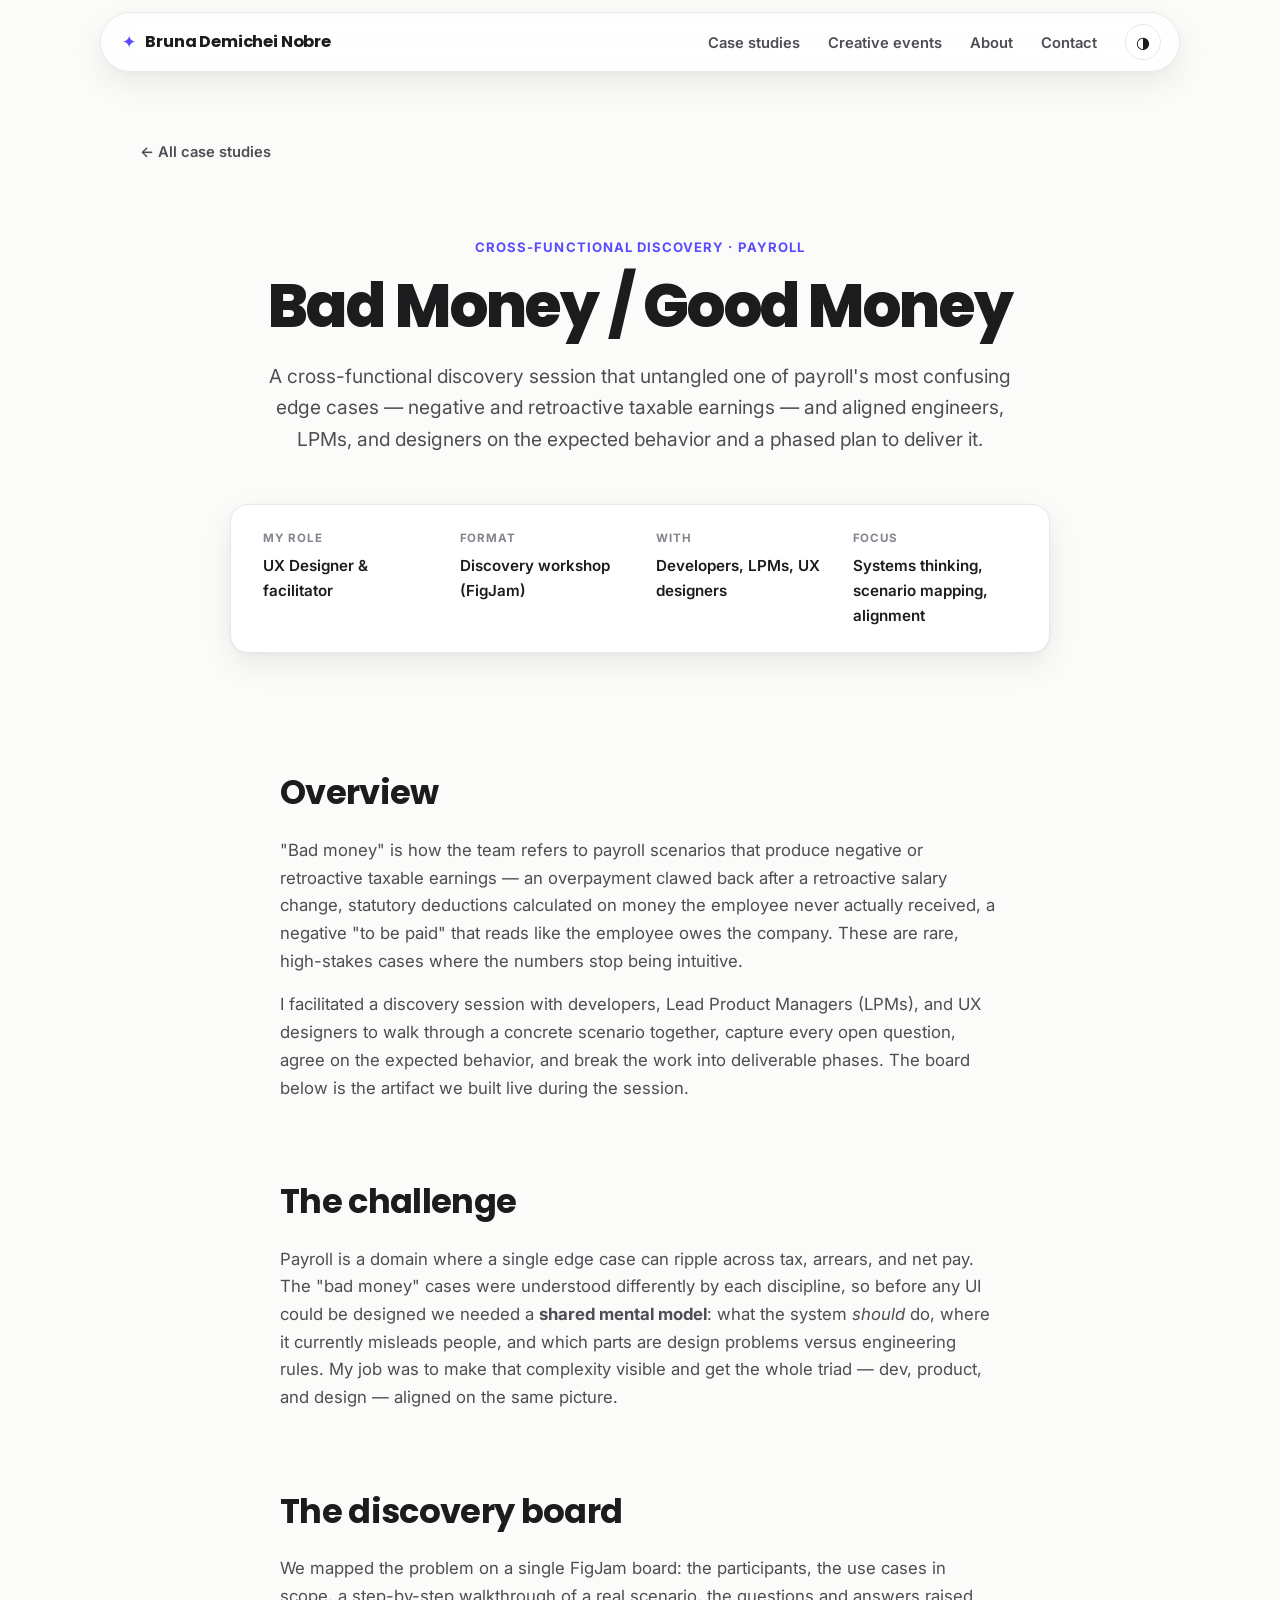
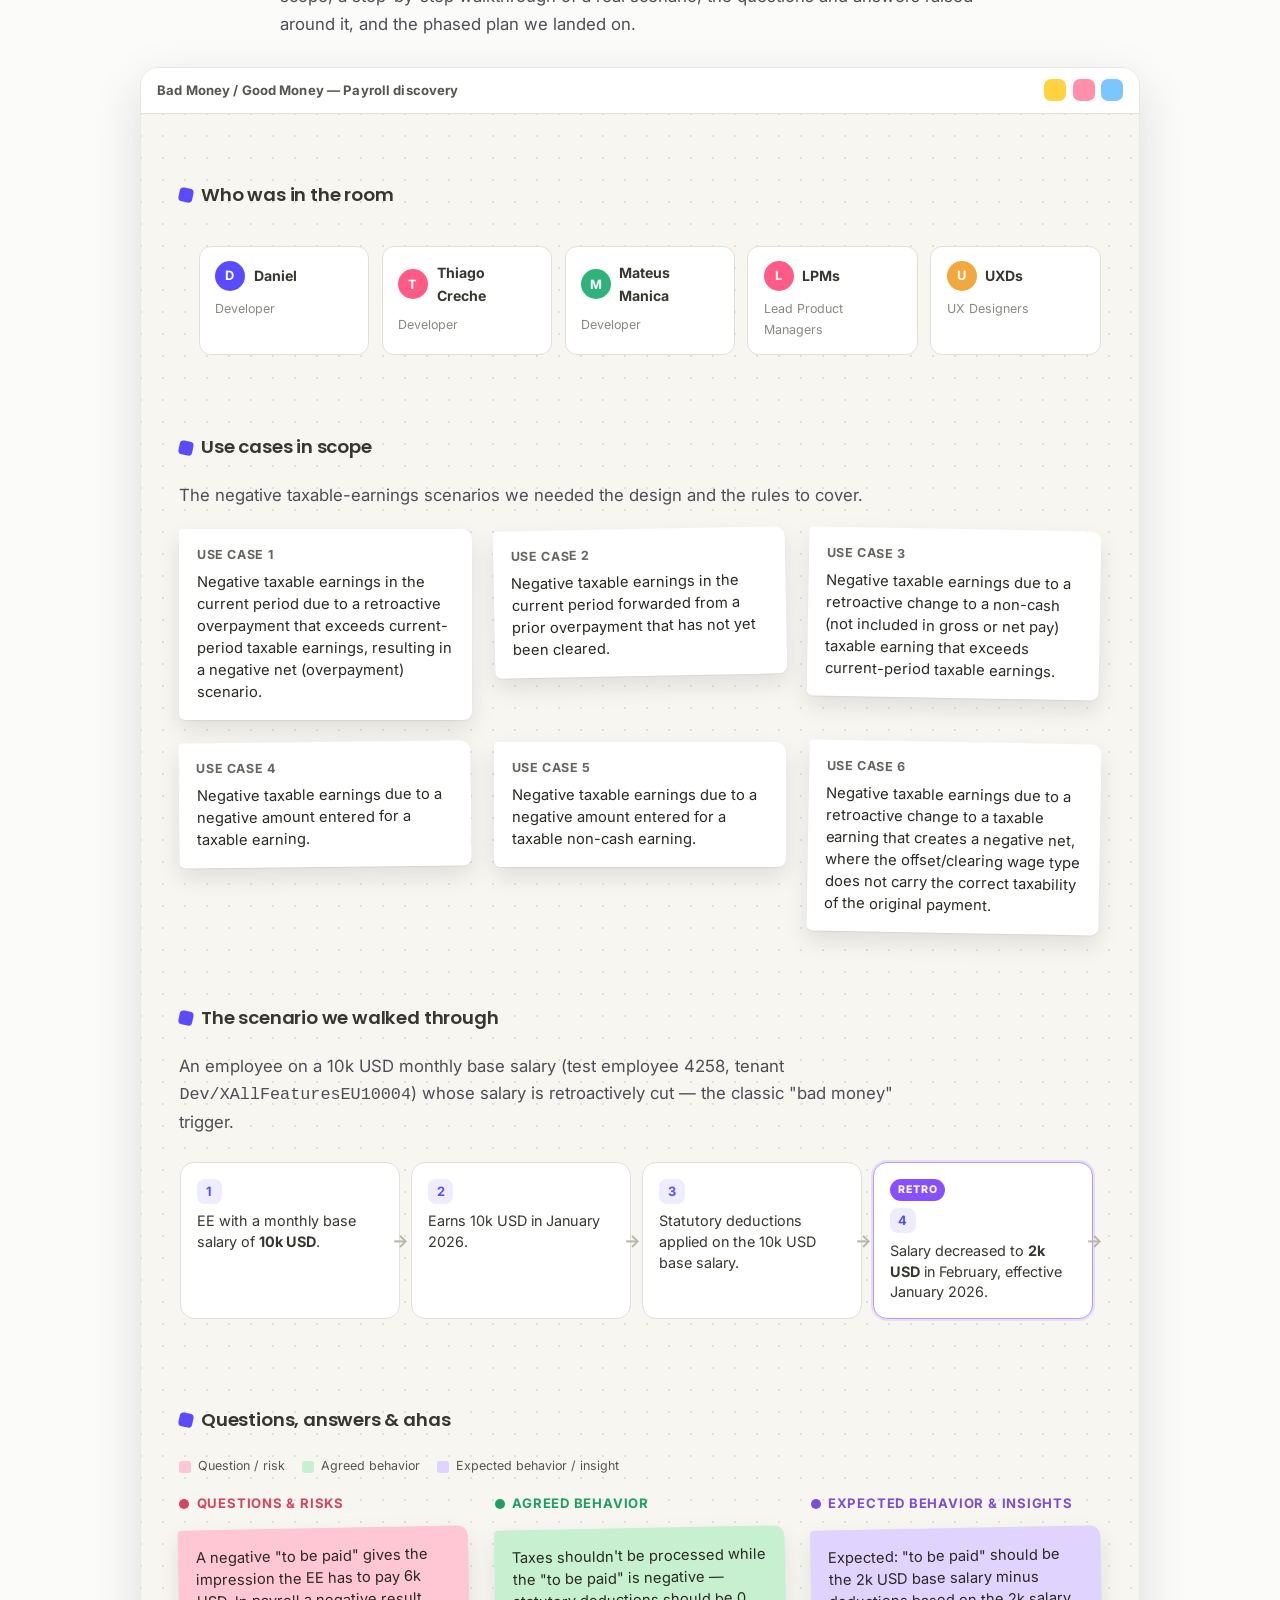
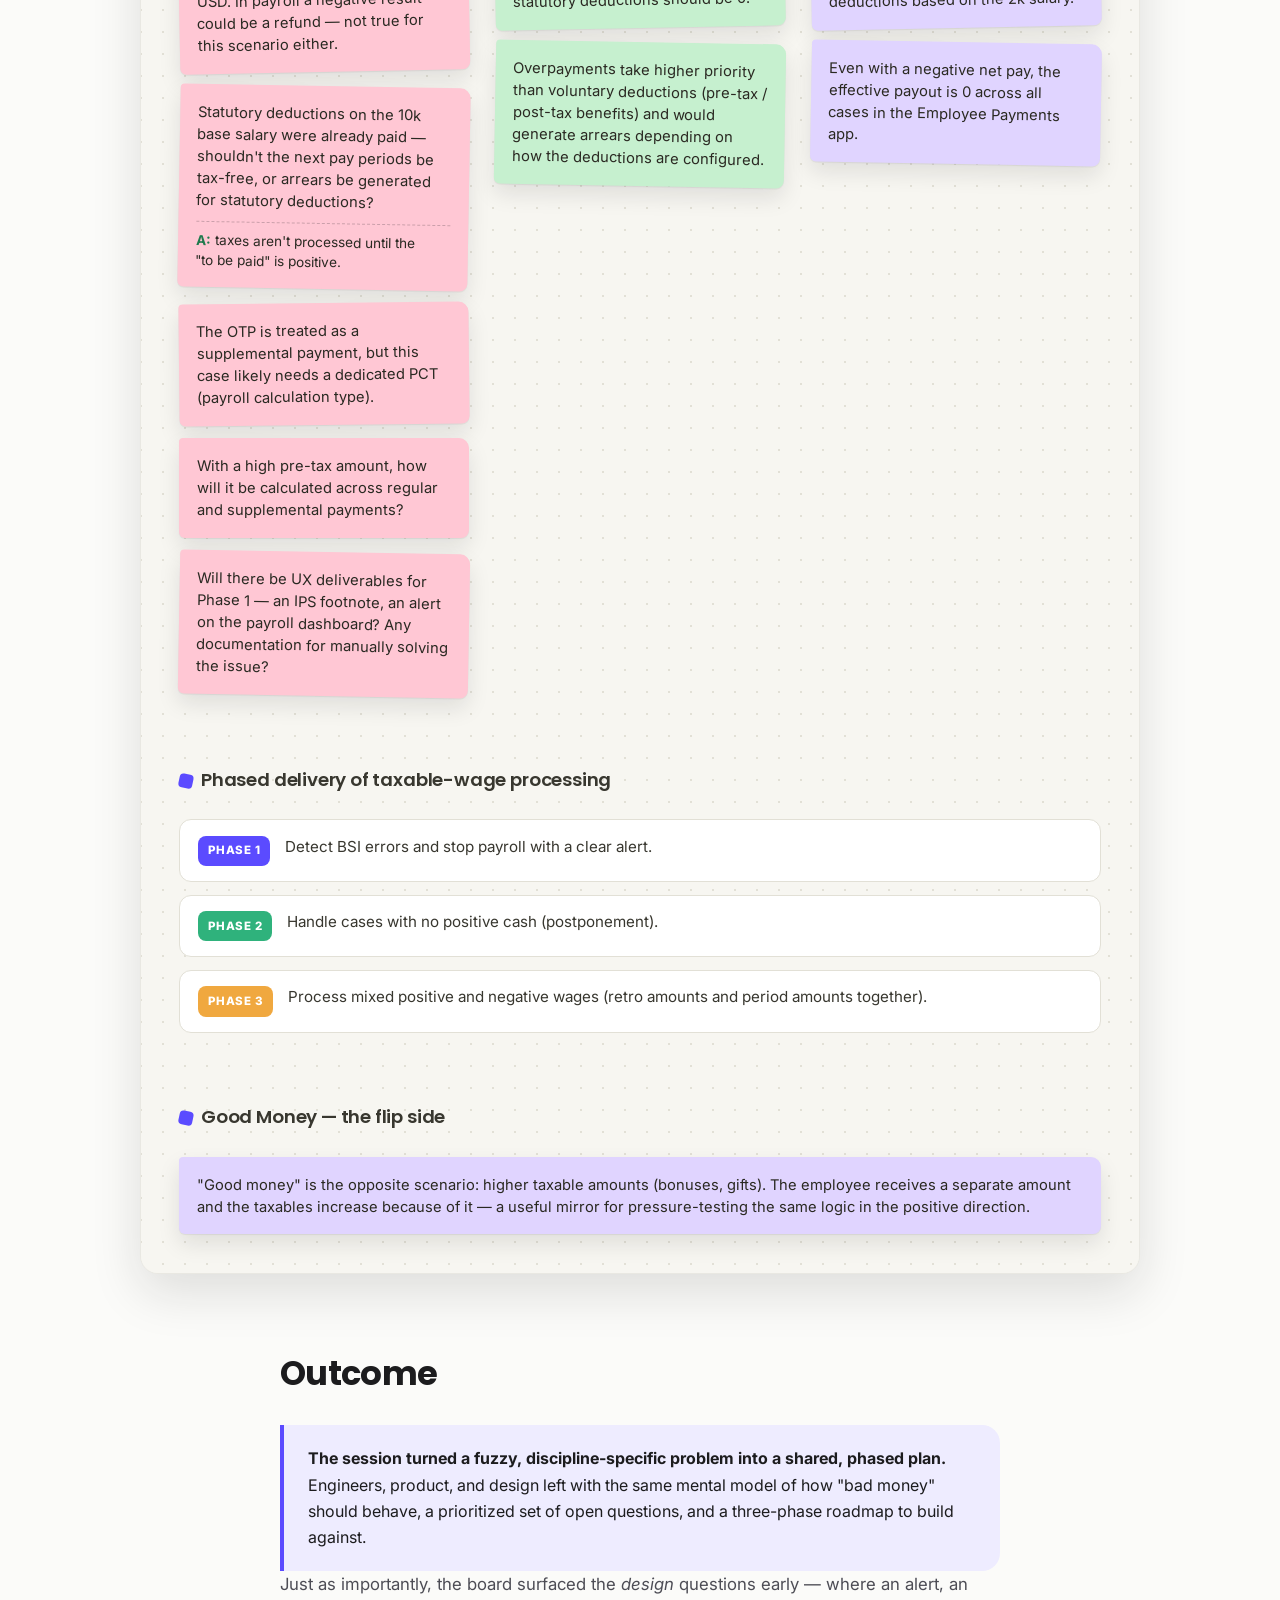
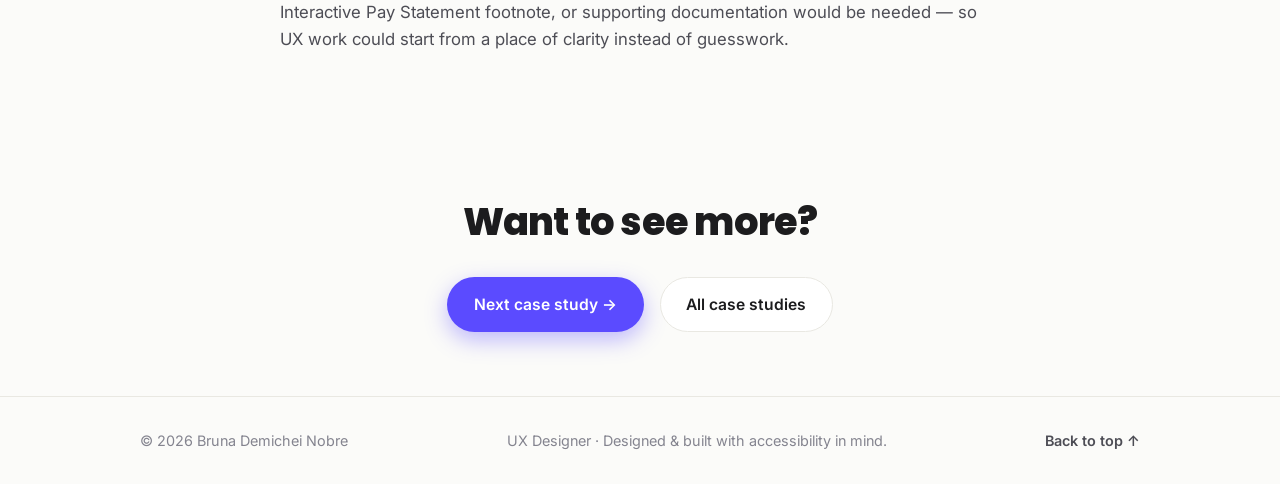
==== case-bad-money.html @ f9b78705 "Add Bad Money / Good Money discovery session case (FigJam board, scenario flow, phased roadmap)" ====
<!DOCTYPE html>
<html lang="en">
<head>
  <meta charset="UTF-8" />
  <meta name="viewport" content="width=device-width, initial-scale=1.0" />
  <meta name="description" content="Case study: a cross-functional discovery session mapping negative and retroactive taxable-earnings scenarios in US payroll, aligning devs, LPMs, and UX designers on expected behavior and a phased delivery." />
  <meta name="author" content="Bruna Demichei Nobre" />
  <title>Bad Money / Good Money — Payroll discovery · Bruna Demichei Nobre</title>

  <link rel="preconnect" href="https://fonts.googleapis.com" />
  <link rel="preconnect" href="https://fonts.gstatic.com" crossorigin />
  <link href="https://fonts.googleapis.com/css2?family=Inter:wght@400;500;600;700&family=Poppins:wght@500;600;700;800&display=swap" rel="stylesheet" />
  <link rel="stylesheet" href="styles.css" />
  <link rel="icon" href="data:image/svg+xml,&lt;svg xmlns=%22http://www.w3.org/2000/svg%22 viewBox=%220 0 100 100%22&gt;&lt;text y=%22.9em%22 font-size=%2290%22&gt;✦&lt;/text&gt;&lt;/svg&gt;" />
</head>
<body>
  <a class="skip-link" href="#main">Skip to content</a>

  <header class="site-header" id="top">
    <nav class="nav" aria-label="Primary">
      <a href="index.html" class="nav__brand" aria-label="Home · Bruna Demichei Nobre">
        <span class="nav__mark" aria-hidden="true">✦</span>
        <span class="nav__name">Bruna Demichei&nbsp;Nobre</span>
      </a>

      <button class="nav__toggle" aria-expanded="false" aria-controls="nav-menu" aria-label="Open menu">
        <span class="nav__toggle-bar" aria-hidden="true"></span>
        <span class="nav__toggle-bar" aria-hidden="true"></span>
        <span class="nav__toggle-bar" aria-hidden="true"></span>
      </button>

      <ul class="nav__menu" id="nav-menu">
        <li><a href="index.html#work">Case studies</a></li>
        <li><a href="index.html#events">Creative events</a></li>
        <li><a href="index.html#about">About</a></li>
        <li><a href="index.html#contact">Contact</a></li>
        <li>
          <button class="theme-toggle" id="theme-toggle" aria-label="Switch to dark theme" title="Toggle theme">
            <span class="theme-toggle__icon" aria-hidden="true">◑</span>
          </button>
        </li>
      </ul>
    </nav>
  </header>

  <main id="main">
    <div class="case-wrap">
      <a class="case-back" href="index.html#work">← All case studies</a>

      <header class="case-hero reveal">
        <span class="case-hero__cat">Cross-functional discovery · Payroll</span>
        <h1 class="case-hero__title">Bad Money / Good Money</h1>
        <p class="case-hero__lede">
          A cross-functional discovery session that untangled one of payroll's most confusing edge cases —
          negative and retroactive taxable earnings — and aligned engineers, LPMs, and designers on the
          expected behavior and a phased plan to deliver it.
        </p>
        <dl class="case-meta">
          <div><dt>My role</dt><dd>UX Designer &amp; facilitator</dd></div>
          <div><dt>Format</dt><dd>Discovery workshop (FigJam)</dd></div>
          <div><dt>With</dt><dd>Developers, LPMs, UX designers</dd></div>
          <div><dt>Focus</dt><dd>Systems thinking, scenario mapping, alignment</dd></div>
        </dl>
      </header>

      <section class="case-block reveal">
        <div class="prose">
          <h2>Overview</h2>
          <p>
            "Bad money" is how the team refers to payroll scenarios that produce negative or retroactive
            taxable earnings — an overpayment clawed back after a retroactive salary change, statutory
            deductions calculated on money the employee never actually received, a negative "to&nbsp;be&nbsp;paid"
            that reads like the employee owes the company. These are rare, high-stakes cases where the numbers
            stop being intuitive.
          </p>
          <p>
            I facilitated a discovery session with developers, Lead Product Managers (LPMs), and UX designers
            to walk through a concrete scenario together, capture every open question, agree on the expected
            behavior, and break the work into deliverable phases. The board below is the artifact we built
            live during the session.
          </p>
        </div>
      </section>

      <section class="case-block reveal">
        <div class="prose">
          <h2>The challenge</h2>
          <p>
            Payroll is a domain where a single edge case can ripple across tax, arrears, and net pay. The
            "bad money" cases were understood differently by each discipline, so before any UI could be
            designed we needed a <strong>shared mental model</strong>: what the system <em>should</em> do,
            where it currently misleads people, and which parts are design problems versus engineering rules.
            My job was to make that complexity visible and get the whole triad — dev, product, and design —
            aligned on the same picture.
          </p>
        </div>
      </section>

      <section class="case-block reveal">
        <div class="prose">
          <h2>The discovery board</h2>
          <p>
            We mapped the problem on a single FigJam board: the participants, the use cases in scope, a
            step-by-step walkthrough of a real scenario, the questions and answers raised around it, and the
            phased plan we landed on.
          </p>
        </div>

        <div class="board reveal" role="img" aria-label="FigJam discovery board for the Bad Money / Good Money payroll session, including participants, use cases in scope, a scenario walkthrough, questions, agreed behavior, expected behavior insights, a delivery roadmap, and the good money insight.">
          <div class="board__bar">
            <span class="board__bar-title">Bad Money / Good Money — Payroll discovery</span>
            <span class="board__bar-tools" aria-hidden="true">
              <span class="board__tool"></span><span class="board__tool"></span><span class="board__tool"></span>
            </span>
          </div>

          <div class="board__canvas">
            <!-- Participants -->
            <div class="board__group">
              <h3 class="board__head">Who was in the room</h3>
              <ul class="board__people">
                <li class="person"><div class="person__top"><span class="person__avatar">D</span><span class="person__name">Daniel</span></div><span class="person__role">Developer</span></li>
                <li class="person"><div class="person__top"><span class="person__avatar">T</span><span class="person__name">Thiago Creche</span></div><span class="person__role">Developer</span></li>
                <li class="person"><div class="person__top"><span class="person__avatar">M</span><span class="person__name">Mateus Manica</span></div><span class="person__role">Developer</span></li>
                <li class="person"><div class="person__top"><span class="person__avatar">L</span><span class="person__name">LPMs</span></div><span class="person__role">Lead Product Managers</span></li>
                <li class="person"><div class="person__top"><span class="person__avatar">U</span><span class="person__name">UXDs</span></div><span class="person__role">UX Designers</span></li>
              </ul>
            </div>

            <!-- Use cases -->
            <div class="board__group">
              <h3 class="board__head">Use cases in scope</h3>
              <p class="board__intro">The negative taxable-earnings scenarios we needed the design and the rules to cover.</p>
              <div class="board__row">
                <div class="note note--white"><span class="note__label">Use case 1</span>Negative taxable earnings in the current period due to a retroactive overpayment that exceeds current-period taxable earnings, resulting in a negative net (overpayment) scenario.</div>
                <div class="note note--white"><span class="note__label">Use case 2</span>Negative taxable earnings in the current period forwarded from a prior overpayment that has not yet been cleared.</div>
                <div class="note note--white"><span class="note__label">Use case 3</span>Negative taxable earnings due to a retroactive change to a non-cash (not included in gross or net pay) taxable earning that exceeds current-period taxable earnings.</div>
                <div class="note note--white"><span class="note__label">Use case 4</span>Negative taxable earnings due to a negative amount entered for a taxable earning.</div>
                <div class="note note--white"><span class="note__label">Use case 5</span>Negative taxable earnings due to a negative amount entered for a taxable non-cash earning.</div>
                <div class="note note--white"><span class="note__label">Use case 6</span>Negative taxable earnings due to a retroactive change to a taxable earning that creates a negative net, where the offset/clearing wage type does not carry the correct taxability of the original payment.</div>
              </div>
            </div>

            <!-- Scenario walkthrough -->
            <div class="board__group">
              <h3 class="board__head">The scenario we walked through</h3>
              <p class="board__intro">An employee on a 10k USD monthly base salary (test employee 4258, tenant <code>Dev/XAllFeaturesEU10004</code>) whose salary is retroactively cut — the classic "bad money" trigger.</p>
              <div class="flow">
                <div class="flow__step"><span class="flow__n">1</span><p>EE with a monthly base salary of <strong>10k USD</strong>.</p></div>
                <div class="flow__step"><span class="flow__n">2</span><p>Earns 10k USD in January 2026.</p></div>
                <div class="flow__step"><span class="flow__n">3</span><p>Statutory deductions applied on the 10k USD base salary.</p></div>
                <div class="flow__step flow__step--retro"><span class="flow__tag">Retro</span><span class="flow__n">4</span><p>Salary decreased to <strong>2k USD</strong> in February, effective January 2026.</p></div>
                <div class="flow__step flow__step--warn"><span class="flow__n">5</span><p><strong>−8k USD in arrears</strong> due to the retroactive salary change.</p></div>
                <div class="flow__step"><span class="flow__n">6</span><p>March salary processed on the 2k USD base salary.</p></div>
                <div class="flow__step flow__step--warn"><span class="flow__n">7</span><p>Statutory deductions consider 6k gross, but the EE didn't effectively receive any amount.</p></div>
                <div class="flow__step flow__step--fix"><span class="flow__n">8</span><p>In April, a 4k <strong>OTP</strong> (one-time payment) is generated to zero out the system.</p></div>
              </div>
            </div>

            <!-- Questions / answers / insights -->
            <div class="board__group">
              <h3 class="board__head">Questions, answers &amp; ahas</h3>
              <div class="board__legend">
                <span><i style="background:#ffc7d4"></i> Question / risk</span>
                <span><i style="background:#c6f0cf"></i> Agreed behavior</span>
                <span><i style="background:#e0d4ff"></i> Expected behavior / insight</span>
              </div>
              <div class="board__cols">
                <div class="board__col board__col--pain">
                  <span class="board__col-title">Questions &amp; risks</span>
                  <div class="note note--pink">A negative "to be paid" gives the impression the EE has to pay 6k USD. In payroll a negative result could be a refund — not true for this scenario either.</div>
                  <div class="note note--pink">Statutory deductions on the 10k base salary were already paid — shouldn't the next pay periods be tax-free, or arrears be generated for statutory deductions?<span class="note__a"><b>A:</b> taxes aren't processed until the "to&nbsp;be&nbsp;paid" is positive.</span></div>
                  <div class="note note--pink">The OTP is treated as a supplemental payment, but this case likely needs a dedicated PCT (payroll calculation type).</div>
                  <div class="note note--pink">With a high pre-tax amount, how will it be calculated across regular and supplemental payments?</div>
                  <div class="note note--pink">Will there be UX deliverables for Phase&nbsp;1 — an IPS footnote, an alert on the payroll dashboard? Any documentation for manually solving the issue?</div>
                </div>

                <div class="board__col board__col--ok">
                  <span class="board__col-title">Agreed behavior</span>
                  <div class="note note--green">Taxes shouldn't be processed while the "to be paid" is negative — statutory deductions should be 0.</div>
                  <div class="note note--green">Overpayments take higher priority than voluntary deductions (pre-tax / post-tax benefits) and would generate arrears depending on how the deductions are configured.</div>
                </div>

                <div class="board__col board__col--idea">
                  <span class="board__col-title">Expected behavior &amp; insights</span>
                  <div class="note note--purple">Expected: "to be paid" should be the 2k USD base salary minus deductions based on the 2k salary.</div>
                  <div class="note note--purple">Even with a negative net pay, the effective payout is 0 across all cases in the Employee Payments app.</div>
                </div>
              </div>
            </div>

            <!-- Roadmap -->
            <div class="board__group">
              <h3 class="board__head">Phased delivery of taxable-wage processing</h3>
              <div class="phases">
                <div class="phase"><span class="phase__tag">Phase 1</span><p>Detect BSI errors and stop payroll with a clear alert.</p></div>
                <div class="phase"><span class="phase__tag">Phase 2</span><p>Handle cases with no positive cash (postponement).</p></div>
                <div class="phase"><span class="phase__tag">Phase 3</span><p>Process mixed positive and negative wages (retro amounts and period amounts together).</p></div>
              </div>
            </div>

            <!-- Good money -->
            <div class="board__group">
              <h3 class="board__head">Good Money — the flip side</h3>
              <div class="board__row">
                <div class="note note--purple">"Good money" is the opposite scenario: higher taxable amounts (bonuses, gifts). The employee receives a separate amount and the taxables increase because of it — a useful mirror for pressure-testing the same logic in the positive direction.</div>
              </div>
            </div>
          </div>
        </div>
      </section>

      <section class="case-block reveal">
        <div class="prose">
          <h2>Outcome</h2>
          <div class="callout">
            <p>
              <strong>The session turned a fuzzy, discipline-specific problem into a shared, phased plan.</strong>
              Engineers, product, and design left with the same mental model of how "bad money" should behave,
              a prioritized set of open questions, and a three-phase roadmap to build against.
            </p>
          </div>
          <p>
            Just as importantly, the board surfaced the <em>design</em> questions early — where an alert,
            an Interactive Pay Statement footnote, or supporting documentation would be needed — so UX work
            could start from a place of clarity instead of guesswork.
          </p>
        </div>
      </section>

      <section class="case-cta reveal">
        <h2 class="case-cta__title">Want to see more?</h2>
        <div class="contact__actions">
          <a class="btn btn--primary" href="case-work-tax-location.html">Next case study →</a>
          <a class="btn btn--ghost" href="index.html#work">All case studies</a>
        </div>
      </section>
    </div>
  </main>

  <footer class="site-footer">
    <div class="site-footer__inner">
      <p>© <span id="year"></span> Bruna Demichei Nobre</p>
      <p class="site-footer__meta">UX Designer · Designed &amp; built with accessibility in mind.</p>
      <a href="#top" class="site-footer__top">Back to top ↑</a>
    </div>
  </footer>

  <script src="script.js"></script>
</body>
</html>
---- styles.css ----
/* ============================================================
   Bruna Demichei Nobre — UX Portfolio
   Soft, rounded, friendly aesthetic. No build step.
   ============================================================ */

:root {
  /* Color — light theme */
  --bg: #fbfbf9;
  --bg-alt: #f3f2ee;
  --surface: #ffffff;
  --text: #1c1c1e;
  --text-soft: #4d4d55;
  --text-muted: #84848f;
  --border: #e9e8e2;
  --accent: #5b4bff;
  --accent-2: #ff5b86;
  --accent-soft: #eeecff;
  --shadow: 0 2px 4px rgba(20, 20, 25, 0.03), 0 12px 32px rgba(20, 20, 25, 0.07);
  --shadow-lg: 0 18px 50px rgba(20, 20, 25, 0.13);

  /* Card placeholder gradients */
  --c-a: linear-gradient(135deg, #2bb6b0, #1f8f95);
  --c-b: linear-gradient(135deg, #ff6f91, #ff4d6d);
  --c-c: linear-gradient(135deg, #f6a93b, #e8842b);
  --c-d: linear-gradient(135deg, #9b8cff, #6c5cff);
  --c-e: linear-gradient(135deg, #7ec96f, #4fb05c);

  /* Type */
  --font-sans: "Inter", system-ui, -apple-system, Segoe UI, Roboto, sans-serif;
  --font-display: "Poppins", "Inter", system-ui, sans-serif;

  /* Layout */
  --maxw: 1080px;
  --radius: 28px;
  --radius-sm: 18px;
  --space: clamp(4rem, 9vw, 8rem);
}

[data-theme="dark"] {
  --bg: #121116;
  --bg-alt: #18171e;
  --surface: #1d1c24;
  --text: #f4f3f7;
  --text-soft: #c7c6d2;
  --text-muted: #8e8d9c;
  --border: #2b2933;
  --accent: #8c7cff;
  --accent-2: #ff7caa;
  --accent-soft: #221f33;
  --shadow: 0 2px 4px rgba(0, 0, 0, 0.3), 0 12px 32px rgba(0, 0, 0, 0.4);
  --shadow-lg: 0 18px 50px rgba(0, 0, 0, 0.55);
}

/* ===== Reset / base ===== */
*, *::before, *::after { box-sizing: border-box; }
* { margin: 0; }

html { scroll-behavior: smooth; -webkit-text-size-adjust: 100%; }
@media (prefers-reduced-motion: reduce) {
  html { scroll-behavior: auto; }
  *, *::before, *::after { animation-duration: 0.001ms !important; transition-duration: 0.001ms !important; }
}

body {
  font-family: var(--font-sans);
  color: var(--text);
  background: var(--bg);
  line-height: 1.65;
  -webkit-font-smoothing: antialiased;
  text-rendering: optimizeLegibility;
  transition: background 0.3s ease, color 0.3s ease;
}

img { max-width: 100%; display: block; }
a { color: inherit; }

:focus-visible {
  outline: 3px solid var(--accent);
  outline-offset: 3px;
  border-radius: 6px;
}

.skip-link {
  position: absolute;
  left: 1rem;
  top: -3.5rem;
  z-index: 200;
  background: var(--accent);
  color: #fff;
  padding: 0.6rem 1rem;
  border-radius: 10px;
  transition: top 0.2s ease;
  text-decoration: none;
  font-weight: 600;
}
.skip-link:focus { top: 1rem; }

/* ===== Header / Nav ===== */
.site-header {
  position: sticky;
  top: 0;
  z-index: 100;
  padding: 0.75rem clamp(0.75rem, 3vw, 1.5rem);
}
.nav {
  max-width: var(--maxw);
  margin: 0 auto;
  padding: 0.7rem 1.1rem 0.7rem 1.3rem;
  display: flex;
  align-items: center;
  justify-content: space-between;
  gap: 1rem;
  background: color-mix(in srgb, var(--surface) 80%, transparent);
  backdrop-filter: blur(14px);
  border: 1px solid var(--border);
  border-radius: 100px;
  box-shadow: var(--shadow);
}
.nav__brand {
  display: inline-flex;
  align-items: center;
  gap: 0.55rem;
  text-decoration: none;
  font-family: var(--font-display);
  font-weight: 700;
  font-size: 1.02rem;
  letter-spacing: -0.01em;
}
.nav__mark { color: var(--accent); font-size: 1.1rem; }

.nav__menu {
  display: flex;
  align-items: center;
  gap: clamp(0.9rem, 2.2vw, 1.8rem);
  list-style: none;
  padding: 0;
}
.nav__menu a {
  text-decoration: none;
  color: var(--text-soft);
  font-weight: 600;
  font-size: 0.92rem;
  transition: color 0.2s ease;
}
.nav__menu a:hover { color: var(--accent); }

.nav__toggle {
  display: none;
  flex-direction: column;
  gap: 5px;
  background: none;
  border: 0;
  cursor: pointer;
  padding: 0.5rem;
}
.nav__toggle-bar {
  width: 24px; height: 2px;
  background: var(--text);
  border-radius: 2px;
  transition: transform 0.25s ease, opacity 0.25s ease;
}
.nav__toggle[aria-expanded="true"] .nav__toggle-bar:nth-child(1) { transform: translateY(7px) rotate(45deg); }
.nav__toggle[aria-expanded="true"] .nav__toggle-bar:nth-child(2) { opacity: 0; }
.nav__toggle[aria-expanded="true"] .nav__toggle-bar:nth-child(3) { transform: translateY(-7px) rotate(-45deg); }

.theme-toggle {
  background: var(--surface);
  border: 1px solid var(--border);
  border-radius: 50%;
  width: 36px; height: 36px;
  display: grid;
  place-items: center;
  cursor: pointer;
  color: var(--text);
  font-size: 1rem;
  transition: transform 0.2s ease, border-color 0.2s ease;
}
.theme-toggle:hover { transform: rotate(-15deg); border-color: var(--accent); }

/* ===== Section scaffolding ===== */
.section {
  max-width: var(--maxw);
  margin: 0 auto;
  padding: var(--space) clamp(1.25rem, 4vw, 2.5rem);
}
.section--alt {
  max-width: none;
  background: var(--bg-alt);
  border-radius: clamp(28px, 5vw, 56px);
  margin-inline: clamp(0.5rem, 2vw, 1.5rem);
  padding-inline: clamp(1.25rem, 4vw, 3rem);
}
.section--alt > * { max-width: var(--maxw); margin-inline: auto; }

.section__head { max-width: 58ch; margin-bottom: 3rem; }
.section__head--center { margin-inline: auto; text-align: center; }
.section__title {
  font-family: var(--font-display);
  font-weight: 700;
  font-size: clamp(2rem, 5vw, 3.2rem);
  line-height: 1.08;
  letter-spacing: -0.02em;
}
.section__sub { margin-top: 1rem; color: var(--text-muted); font-size: 1.05rem; }

/* ===== Hero ===== */
.hero {
  position: relative;
  overflow: hidden;
  text-align: center;
  padding: clamp(3.5rem, 8vw, 7rem) clamp(1.25rem, 4vw, 2.5rem) clamp(2.5rem, 5vw, 4rem);
}
.hero::before {
  content: "";
  position: absolute;
  inset: -25% -10% auto -10%;
  height: 75%;
  background: radial-gradient(ellipse 50% 60% at 30% 20%, color-mix(in srgb, var(--accent) 20%, transparent), transparent 70%),
              radial-gradient(ellipse 45% 55% at 75% 30%, color-mix(in srgb, var(--accent-2) 18%, transparent), transparent 70%);
  filter: blur(10px);
  z-index: -1;
  pointer-events: none;
}
.hero__inner { max-width: 900px; margin: 0 auto; }
.hero__eyebrow {
  font-weight: 600;
  color: var(--accent);
  font-size: 0.95rem;
  letter-spacing: 0.02em;
  margin-bottom: 1.5rem;
}
.hero__title {
  font-family: var(--font-display);
  font-weight: 800;
  font-size: clamp(2.6rem, 8vw, 5.2rem);
  line-height: 1.02;
  letter-spacing: -0.035em;
  display: flex;
  align-items: center;
  justify-content: center;
  flex-wrap: wrap;
  gap: 0.25em;
}
.hero__photo {
  display: inline-grid;
  place-items: center;
  width: 1.05em; height: 1.05em;
  border-radius: 0.32em;
  background: linear-gradient(135deg, var(--accent-soft), color-mix(in srgb, var(--accent-2) 22%, var(--surface)));
  border: 2px solid var(--surface);
  box-shadow: var(--shadow);
  transform: rotate(-6deg);
  overflow: hidden;
}
.hero__photo span {
  font-family: var(--font-sans);
  font-size: 0.13em;
  font-weight: 600;
  line-height: 1.1;
  color: var(--text-muted);
  text-align: center;
  letter-spacing: 0.04em;
}
.hero__photo img { width: 100%; height: 100%; object-fit: cover; }
.hero__lede {
  margin: 1.6rem auto 0;
  max-width: 62ch;
  font-size: clamp(1.05rem, 2vw, 1.25rem);
  color: var(--text-soft);
}
.hero__actions {
  margin-top: 2.25rem;
  display: flex;
  flex-wrap: wrap;
  gap: 1rem;
  justify-content: center;
}
.hero__scroll {
  display: inline-grid;
  place-items: center;
  width: 48px; height: 48px;
  margin-top: 2.75rem;
  border-radius: 50%;
  border: 1px solid var(--border);
  background: var(--surface);
  color: var(--text);
  font-size: 1.3rem;
  text-decoration: none;
  box-shadow: var(--shadow);
  animation: bob 2s ease-in-out infinite;
}
.hero__scroll:hover { color: var(--accent); }
@keyframes bob { 0%, 100% { transform: translateY(0); } 50% { transform: translateY(6px); } }

/* ===== Buttons ===== */
.btn {
  display: inline-flex;
  align-items: center;
  gap: 0.4rem;
  font-weight: 600;
  font-size: 0.98rem;
  text-decoration: none;
  padding: 0.85rem 1.6rem;
  border-radius: 100px;
  border: 1px solid transparent;
  cursor: pointer;
  transition: transform 0.2s ease, box-shadow 0.2s ease, background 0.2s ease, border-color 0.2s ease, color 0.2s ease;
}
.btn--primary {
  background: var(--accent);
  color: #fff;
  box-shadow: 0 8px 22px color-mix(in srgb, var(--accent) 38%, transparent);
}
.btn--primary:hover { transform: translateY(-2px); box-shadow: 0 12px 30px color-mix(in srgb, var(--accent) 48%, transparent); }
.btn--ghost {
  background: var(--surface);
  color: var(--text);
  border-color: var(--border);
}
.btn--ghost:hover { border-color: var(--accent); color: var(--accent); transform: translateY(-2px); }

/* ===== Grids ===== */
.grid { display: grid; gap: clamp(1.5rem, 3vw, 2.5rem); }
.grid--work { grid-template-columns: repeat(2, minmax(0, 1fr)); }
.grid--events { grid-template-columns: repeat(auto-fit, minmax(280px, 1fr)); }
.grid--cards { grid-template-columns: repeat(auto-fit, minmax(280px, 1fr)); gap: 1.25rem; }
.grid--process { grid-template-columns: repeat(auto-fit, minmax(220px, 1fr)); gap: 1.25rem; list-style: none; padding: 0; }

/* ===== Project cards (work) ===== */
.proj {
  display: block;
  text-decoration: none;
  color: inherit;
  border-radius: var(--radius);
  transition: transform 0.25s ease;
}
.proj:hover { transform: translateY(-6px); }
.proj__media {
  position: relative;
  display: grid;
  place-items: center;
  aspect-ratio: 16 / 10;
  overflow: hidden;
  box-sizing: border-box;
  padding: 0.6rem;
  background: var(--bg-alt);
  border: 1px solid var(--border);
  border-radius: var(--radius);
  margin-bottom: 1.1rem;
  box-shadow: var(--shadow);
  transition: box-shadow 0.25s ease;
}
.proj:hover .proj__media { box-shadow: var(--shadow-lg); }
.proj__media--a { background: var(--c-a); }
.proj__media--b { background: var(--c-b); }
.proj__media--c { background: var(--c-c); }
.proj__media--d { background: var(--c-d); }
.proj__media img { position: absolute; inset: 0.6rem; width: auto; height: auto; max-width: calc(100% - 1.2rem); max-height: calc(100% - 1.2rem); margin: auto; object-fit: contain; border-radius: 6px; }
.proj__ph {
  color: rgba(255, 255, 255, 0.92);
  font-weight: 600;
  font-size: 0.9rem;
  letter-spacing: 0.04em;
}
.proj__cat {
  display: block;
  color: var(--accent);
  font-weight: 700;
  font-size: 0.78rem;
  letter-spacing: 0.08em;
  text-transform: uppercase;
  margin-bottom: 0.4rem;
}
.proj__title {
  font-family: var(--font-display);
  font-weight: 700;
  font-size: clamp(1.3rem, 2.6vw, 1.7rem);
  letter-spacing: -0.015em;
  margin-bottom: 0.5rem;
}
.proj__desc { color: var(--text-soft); font-size: 1rem; }

/* ===== Creative events (feature blocks + photo collages) ===== */
.events { display: flex; flex-direction: column; gap: clamp(3rem, 7vw, 6rem); }
.feature {
  display: grid;
  grid-template-columns: 1.05fr 0.95fr;
  gap: clamp(1.75rem, 4vw, 3.5rem);
  align-items: center;
}
.feature--reverse .feature__gallery { order: 2; }
.feature__cat {
  display: block;
  color: var(--accent);
  font-weight: 700;
  font-size: 0.78rem;
  letter-spacing: 0.08em;
  text-transform: uppercase;
  margin-bottom: 0.55rem;
}
.feature__text h3 {
  font-family: var(--font-display);
  font-weight: 700;
  font-size: clamp(1.45rem, 3vw, 2.1rem);
  letter-spacing: -0.02em;
  line-height: 1.1;
  margin-bottom: 0.9rem;
}
.feature__text p { color: var(--text-soft); font-size: 1.02rem; }
.feature__text p + p { margin-top: 0.9rem; }
.feature__link {
  display: inline-block;
  margin-top: 1.1rem;
  font-weight: 700;
  color: var(--accent);
  text-decoration: none;
}
.feature__link:hover { text-decoration: underline; }

/* Photo collages */
.feature__gallery { display: grid; gap: 0.9rem; }
.gphoto {
  margin: 0;
  overflow: hidden;
  border-radius: var(--radius-sm);
  box-shadow: var(--shadow);
  transition: transform 0.3s ease, box-shadow 0.3s ease;
}
.gphoto img { width: 100%; height: 100%; object-fit: cover; display: block; transition: transform 0.5s ease; }
.gphoto:hover { transform: translateY(-4px) rotate(-1deg); box-shadow: var(--shadow-lg); }
.gphoto:hover img { transform: scale(1.06); }

.gallery--single .gphoto { aspect-ratio: 16 / 10; }

.gallery--trio {
  grid-template-columns: 1fr 1fr;
  grid-template-rows: 1fr 1fr;
  aspect-ratio: 1 / 1;
}
.gphoto--a { grid-column: 1; grid-row: 1; }
.gphoto--b { grid-column: 1; grid-row: 2; }
.gphoto--c { grid-column: 2; grid-row: 1 / 3; }

.gallery--quad { grid-template-columns: 1fr 1fr; }
.gallery--quad .gphoto { aspect-ratio: 3 / 2; }

.gallery--stack { grid-template-columns: 1fr 1fr; }
.gallery--stack .gphoto:first-child { grid-column: 1 / 3; aspect-ratio: 16 / 9; }
.gallery--stack .gphoto:not(:first-child) { aspect-ratio: 4 / 3; }

.gallery--duo { grid-template-columns: 1fr; }
.gallery--duo .gphoto { aspect-ratio: 16 / 10; }

/* ===== Expertise cards ===== */
.card {
  background: var(--surface);
  border: 1px solid var(--border);
  border-radius: var(--radius-sm);
  padding: 1.7rem;
  box-shadow: var(--shadow);
  transition: transform 0.25s ease, box-shadow 0.25s ease;
}
.card:hover { transform: translateY(-4px); box-shadow: var(--shadow-lg); }
.card__icon {
  display: inline-grid;
  place-items: center;
  width: 46px; height: 46px;
  border-radius: 14px;
  background: var(--accent-soft);
  color: var(--accent);
  font-size: 1.3rem;
  margin-bottom: 1rem;
}
.card h3 { font-family: var(--font-display); font-weight: 600; font-size: 1.15rem; margin-bottom: 0.45rem; letter-spacing: -0.01em; }
.card p { color: var(--text-soft); font-size: 0.97rem; }

.tools { margin-top: 2.5rem; text-align: center; }
.chips { display: flex; flex-wrap: wrap; gap: 0.6rem; list-style: none; padding: 0; justify-content: center; }
.chips li {
  background: var(--surface);
  border: 1px solid var(--border);
  border-radius: 100px;
  padding: 0.45rem 1rem;
  font-size: 0.9rem;
  font-weight: 500;
  color: var(--text-soft);
}

/* ===== Process ===== */
.process__step {
  position: relative;
  background: var(--surface);
  border: 1px solid var(--border);
  border-radius: var(--radius-sm);
  padding: 1.7rem;
  box-shadow: var(--shadow);
}
.process__num {
  font-family: var(--font-display);
  font-weight: 800;
  font-size: 2rem;
  color: var(--accent);
  display: block;
  margin-bottom: 0.5rem;
}
.process__step h3 { font-family: var(--font-display); font-weight: 600; font-size: 1.15rem; margin-bottom: 0.4rem; }
.process__step p { color: var(--text-soft); font-size: 0.97rem; }

/* ===== About ===== */
.about__body { max-width: 64ch; margin: 0 auto; text-align: center; }
.about__body p { color: var(--text-soft); font-size: 1.1rem; }
.about__body p + p { margin-top: 1.2rem; }

/* ===== Note pill ===== */
.note-pill {
  display: inline-block;
  background: var(--accent-soft);
  color: var(--accent);
  font-size: 0.72rem;
  font-weight: 700;
  text-transform: uppercase;
  letter-spacing: 0.08em;
  padding: 0.2rem 0.6rem;
  border-radius: 100px;
  margin-right: 0.5rem;
  vertical-align: middle;
}

/* ===== Contact ===== */
.contact { text-align: center; }
.contact__inner { max-width: 60ch; margin: 0 auto; }
.contact__kicker {
  font-size: 0.85rem;
  font-weight: 700;
  letter-spacing: 0.12em;
  text-transform: uppercase;
  color: var(--text-muted);
  margin-bottom: 0.75rem;
}
.contact__title {
  font-family: var(--font-display);
  font-weight: 800;
  font-size: clamp(2.8rem, 9vw, 6rem);
  line-height: 1;
  letter-spacing: -0.04em;
  background: linear-gradient(100deg, var(--accent), var(--accent-2));
  -webkit-background-clip: text;
  background-clip: text;
  color: transparent;
  margin-bottom: 2rem;
}
.contact__actions { display: flex; justify-content: center; flex-wrap: wrap; gap: 1rem; }

/* ===== Footer ===== */
.site-footer { border-top: 1px solid var(--border); }
.site-footer__inner {
  max-width: var(--maxw);
  margin: 0 auto;
  padding: 2rem clamp(1.25rem, 4vw, 2.5rem);
  display: flex;
  flex-wrap: wrap;
  align-items: center;
  justify-content: space-between;
  gap: 0.75rem;
  color: var(--text-muted);
  font-size: 0.9rem;
}
.site-footer__top { text-decoration: none; font-weight: 600; color: var(--text-soft); }
.site-footer__top:hover { color: var(--accent); }

/* ===== Case study detail pages ===== */
.case-wrap { max-width: 1080px; margin: 0 auto; padding: 0 clamp(1.25rem, 4vw, 2.5rem); }
.prose { max-width: 720px; margin-inline: auto; }

.case-back {
  display: inline-flex;
  align-items: center;
  gap: 0.4rem;
  margin: clamp(2rem, 5vw, 3.5rem) 0 0;
  font-weight: 600;
  font-size: 0.92rem;
  color: var(--text-soft);
  text-decoration: none;
}
.case-back:hover { color: var(--accent); }

.case-hero { text-align: center; padding: clamp(2.5rem, 6vw, 4.5rem) 0 clamp(1.5rem, 4vw, 2.5rem); }
.case-hero__cat {
  display: block;
  color: var(--accent);
  font-weight: 700;
  font-size: 0.82rem;
  letter-spacing: 0.08em;
  text-transform: uppercase;
  margin-bottom: 1rem;
}
.case-hero__title {
  font-family: var(--font-display);
  font-weight: 800;
  font-size: clamp(2.2rem, 6vw, 3.8rem);
  line-height: 1.05;
  letter-spacing: -0.03em;
}
.case-hero__lede {
  max-width: 64ch;
  margin: 1.4rem auto 0;
  font-size: clamp(1.05rem, 2vw, 1.2rem);
  color: var(--text-soft);
}

.case-meta {
  display: grid;
  grid-template-columns: repeat(auto-fit, minmax(160px, 1fr));
  gap: 1.25rem 2rem;
  max-width: 820px;
  margin: clamp(2rem, 4vw, 3rem) auto 0;
  padding: 1.5rem clamp(1.25rem, 3vw, 2rem);
  background: var(--surface);
  border: 1px solid var(--border);
  border-radius: var(--radius-sm);
  box-shadow: var(--shadow);
  text-align: left;
}
.case-meta dt {
  font-size: 0.72rem;
  font-weight: 700;
  letter-spacing: 0.08em;
  text-transform: uppercase;
  color: var(--text-muted);
  margin-bottom: 0.35rem;
}
.case-meta dd { margin: 0; font-weight: 600; font-size: 0.95rem; }

.case-block { padding: clamp(2.5rem, 6vw, 4.5rem) 0; }
.case-block + .case-block { padding-top: 0; }
.case-block h2 {
  font-family: var(--font-display);
  font-weight: 700;
  font-size: clamp(1.5rem, 3.5vw, 2.1rem);
  letter-spacing: -0.02em;
  margin-bottom: 1rem;
}
.case-block h3 {
  font-family: var(--font-display);
  font-weight: 600;
  font-size: 1.15rem;
  margin: 1.75rem 0 0.5rem;
}
.case-block p { color: var(--text-soft); font-size: 1.05rem; }
.case-block p + p { margin-top: 1rem; }
.case-block ul { color: var(--text-soft); font-size: 1.05rem; margin: 0.75rem 0 0; padding-left: 1.2rem; }
.case-block ul li { margin-bottom: 0.5rem; }

.callout {
  margin: 1.5rem auto 0;
  padding: 1.25rem 1.5rem;
  background: var(--accent-soft);
  border-left: 4px solid var(--accent);
  border-radius: 0 var(--radius-sm) var(--radius-sm) 0;
}
.callout p { color: var(--text); font-size: 1rem; }
.callout strong { font-weight: 700; }

/* Screenshot showcase */
.shots { display: grid; gap: clamp(1.5rem, 3vw, 2.25rem); margin-top: clamp(1.5rem, 4vw, 2.5rem); }
.shots--two { grid-template-columns: repeat(auto-fit, minmax(300px, 1fr)); align-items: start; }

.shot figcaption {
  margin-top: 0.85rem;
  text-align: center;
  font-size: 0.9rem;
  color: var(--text-muted);
}

.browser {
  border-radius: 16px;
  overflow: hidden;
  background: var(--surface);
  border: 1px solid var(--border);
  box-shadow: var(--shadow-lg);
}
.browser__bar {
  display: flex;
  align-items: center;
  gap: 0.45rem;
  padding: 0.7rem 0.95rem;
  background: var(--bg-alt);
  border-bottom: 1px solid var(--border);
}
.browser__dot { width: 11px; height: 11px; border-radius: 50%; background: #d4d3cd; }
.browser__dot:nth-child(1) { background: #ff5f57; }
.browser__dot:nth-child(2) { background: #febc2e; }
.browser__dot:nth-child(3) { background: #28c840; }
.browser__chip {
  margin-left: 0.6rem;
  flex: 1;
  max-width: 320px;
  height: 18px;
  border-radius: 100px;
  background: var(--surface);
  border: 1px solid var(--border);
}
.browser__viewport { display: block; background: var(--surface); }
.browser__viewport img { width: 100%; display: block; }

.browser--scroll .browser__viewport {
  height: clamp(380px, 60vh, 560px);
  overflow-y: auto;
  scroll-behavior: smooth;
  scrollbar-width: thin;
  scrollbar-color: var(--accent) transparent;
}
.browser--scroll .browser__viewport::-webkit-scrollbar { width: 10px; }
.browser--scroll .browser__viewport::-webkit-scrollbar-thumb { background: color-mix(in srgb, var(--accent) 55%, transparent); border-radius: 100px; border: 3px solid var(--surface); }
.browser--scroll .browser__viewport::-webkit-scrollbar-track { background: transparent; }

.scroll-hint {
  display: inline-flex;
  align-items: center;
  gap: 0.35rem;
  margin-left: auto;
  font-size: 0.72rem;
  font-weight: 700;
  letter-spacing: 0.06em;
  text-transform: uppercase;
  color: var(--accent);
}

.case-cta { text-align: center; padding: clamp(2.5rem, 6vw, 4rem) 0; }
.case-cta__title {
  font-family: var(--font-display);
  font-weight: 800;
  font-size: clamp(1.6rem, 4vw, 2.4rem);
  letter-spacing: -0.02em;
  margin-bottom: 1.5rem;
}

/* ===== Reveal animation ===== */
.reveal {
  opacity: 0;
  transform: translateY(18px);
  transition: opacity 0.6s ease, transform 0.6s ease;
}
.reveal.is-visible { opacity: 1; transform: none; }

/* ===== Responsive ===== */
@media (max-width: 820px) {
  .nav__toggle { display: flex; }
  .nav { position: relative; flex-wrap: wrap; }
  .nav__menu {
    position: absolute;
    top: calc(100% + 0.5rem);
    left: 0; right: 0;
    flex-direction: column;
    align-items: flex-start;
    gap: 1.1rem;
    background: var(--surface);
    border: 1px solid var(--border);
    border-radius: var(--radius-sm);
    padding: 1.5rem;
    box-shadow: var(--shadow-lg);
    transform: translateY(-12px);
    opacity: 0;
    pointer-events: none;
    transition: transform 0.25s ease, opacity 0.25s ease;
  }
  .nav__menu.is-open { transform: none; opacity: 1; pointer-events: auto; }

  .grid--work { grid-template-columns: 1fr; }

  .feature { grid-template-columns: 1fr; gap: 1.5rem; }
  .feature--reverse .feature__gallery { order: 0; }
}

/* ===== Discovery board (FigJam-style) ===== */
.board {
  --board-bg: #f7f6f1;
  --board-line: #e2e0d6;
  --note-ink: #2a2922;
  margin-top: 1.8rem;
  border-radius: 18px;
  overflow: hidden;
  border: 1px solid var(--border);
  box-shadow: var(--shadow-lg);
  background: var(--board-bg);
}
.board__bar {
  display: flex; align-items: center; justify-content: space-between;
  gap: 1rem; padding: 0.7rem 1rem;
  background: #ffffff; border-bottom: 1px solid var(--board-line);
}
.board__bar-title { font-weight: 700; font-size: 0.82rem; letter-spacing: 0.01em; color: #57564e; }
.board__bar-tools { display: inline-flex; gap: 0.4rem; }
.board__tool { width: 22px; height: 22px; border-radius: 7px; background: #ececE4; }
.board__tool:nth-child(1) { background: #ffd23f; }
.board__tool:nth-child(2) { background: #ff8fab; }
.board__tool:nth-child(3) { background: #7cc6fe; }

.board__canvas {
  padding: clamp(1.2rem, 3.5vw, 2.4rem);
  background-color: var(--board-bg);
  background-image: radial-gradient(var(--board-line) 1.4px, transparent 1.4px);
  background-size: 22px 22px;
  background-position: -11px -11px;
  display: flex; flex-direction: column;
  gap: clamp(1.6rem, 4vw, 2.6rem);
}
.board__group { display: flex; flex-direction: column; gap: 1rem; }
.board__head {
  font-family: var(--font-display); font-weight: 700; font-size: 1.15rem;
  color: #38372f; letter-spacing: -0.01em;
  display: flex; align-items: center; gap: 0.5rem;
}
.board__head::before {
  content: ""; width: 0.85rem; height: 0.85rem; border-radius: 4px;
  background: var(--accent); transform: rotate(12deg);
}
.board__intro { margin: -0.3rem 0 0.2rem; font-size: 0.9rem; color: #6b6a60; max-width: 70ch; }
.board__row {
  display: grid; grid-template-columns: repeat(auto-fit, minmax(230px, 1fr));
  gap: clamp(0.9rem, 2.2vw, 1.4rem); align-items: start;
}
.board__legend {
  display: flex; flex-wrap: wrap; gap: 0.4rem 1.1rem;
  font-size: 0.78rem; color: #57564e; margin-top: -0.2rem;
}
.board__legend span { display: inline-flex; align-items: center; gap: 0.4rem; }
.board__legend i { width: 12px; height: 12px; border-radius: 3px; display: inline-block; }

/* sticky notes */
.note {
  --note-bg: #fff6b8;
  position: relative; background: var(--note-bg); color: var(--note-ink);
  border-radius: 4px 10px 8px 6px; padding: 1.05rem 1.1rem;
  font-size: 0.92rem; line-height: 1.5;
  box-shadow: 0 1px 1px rgba(20,20,25,0.06), 0 10px 22px rgba(20,20,25,0.10);
  transition: transform 0.2s ease, box-shadow 0.2s ease;
}
.note:hover { transform: translateY(-3px) rotate(0deg) !important; box-shadow: 0 14px 30px rgba(20,20,25,0.16); }
.note:nth-child(2n) { transform: rotate(-1.1deg); }
.note:nth-child(3n) { transform: rotate(1deg); }
.note:nth-child(4n) { transform: rotate(-0.6deg); }
.note__label {
  display: block; font-weight: 700; font-size: 0.78rem; text-transform: uppercase;
  letter-spacing: 0.05em; margin-bottom: 0.4rem; opacity: 0.72;
}
.note strong { font-weight: 700; }
.note--yellow { --note-bg: #fff0a6; }
.note--pink   { --note-bg: #ffc7d4; }
.note--green  { --note-bg: #c6f0cf; }
.note--blue   { --note-bg: #c4e4ff; }
.note--purple { --note-bg: #e0d4ff; }
.note--white  { --note-bg: #ffffff; }
.note ul { margin: 0.2rem 0 0; padding-left: 1.1rem; color: var(--note-ink); font-size: inherit; }
.note ul li { margin: 0.2rem 0; color: var(--note-ink); }
.note p { color: var(--note-ink); margin: 0; }
.note__a { display: block; margin-top: 0.6rem; padding-top: 0.5rem; border-top: 1px dashed rgba(20,20,25,0.22); font-size: 0.85rem; }
.note__a b { color: #1f7a4d; }

.board__cols {
  display: grid; grid-template-columns: repeat(auto-fit, minmax(240px, 1fr));
  gap: clamp(1rem, 2.5vw, 1.6rem); align-items: start;
}
.board__col { display: flex; flex-direction: column; gap: 0.85rem; }
.board__col-title {
  font-weight: 700; font-size: 0.82rem; text-transform: uppercase; letter-spacing: 0.06em;
  color: #57564e; display: flex; align-items: center; gap: 0.45rem;
}
.board__col-title::before { content: ""; width: 10px; height: 10px; border-radius: 50%; background: currentColor; }
.board__col--pain .board__col-title { color: #d6455d; }
.board__col--ok .board__col-title { color: #1f9e63; }
.board__col--idea .board__col-title { color: #7a4fd6; }

/* participant chips */
.board__people {
  display: grid; grid-template-columns: repeat(auto-fit, minmax(150px, 1fr));
  gap: 0.8rem; list-style: none; margin: 0; padding: 0;
}
.person {
  background: #ffffff; border: 1px solid var(--board-line); border-radius: 12px;
  padding: 0.85rem 0.95rem; display: flex; flex-direction: column; gap: 0.15rem;
}
.person__top { display: flex; align-items: center; gap: 0.55rem; margin-bottom: 0.35rem; }
.person__avatar {
  width: 30px; height: 30px; border-radius: 50%; display: grid; place-items: center;
  font-weight: 700; font-size: 0.8rem; color: #fff; background: var(--accent); flex: none;
}
.person:nth-child(2n) .person__avatar { background: var(--accent-2); }
.person:nth-child(3n) .person__avatar { background: #2fb27c; }
.person:nth-child(5n) .person__avatar { background: #f0a83f; }
.person__name { font-weight: 700; font-size: 0.88rem; color: #38372f; }
.person__role { color: #8a897f; font-size: 0.78rem; }

/* horizontal scenario flow */
.flow {
  display: flex; gap: 0.7rem; align-items: stretch;
  overflow-x: auto; padding: 0.4rem 0.2rem 1rem;
  scroll-snap-type: x proximity;
}
.flow__step {
  position: relative; flex: 0 0 clamp(180px, 40vw, 220px);
  background: #ffffff; border: 1px solid var(--board-line); border-radius: 14px;
  padding: 0.95rem 1rem; display: flex; flex-direction: column; gap: 0.45rem;
  scroll-snap-align: start;
}
.flow__step::after {
  content: "→"; position: absolute; right: -0.68rem; top: 50%; transform: translateY(-50%);
  color: #b9b7a9; font-weight: 700; font-size: 1.1rem; z-index: 1;
}
.flow__step:last-child::after { content: none; }
.flow__n {
  width: 1.6rem; height: 1.6rem; border-radius: 8px; background: var(--accent-soft);
  color: var(--accent); font-weight: 700; font-size: 0.8rem; display: grid; place-items: center;
}
.flow__step p { margin: 0; color: #38372f; font-size: 0.9rem; line-height: 1.45; }
.flow__step--retro { border-color: #b79bff; box-shadow: 0 0 0 2px rgba(135,79,255,0.14); }
.flow__tag {
  align-self: flex-start; font-size: 0.66rem; font-weight: 800; letter-spacing: 0.08em;
  text-transform: uppercase; color: #fff; background: #874fff; border-radius: 999px; padding: 0.15rem 0.5rem;
}
.flow__step--warn { border-color: #ffb0a4; }
.flow__step--fix { border-color: #a5e3b5; }

/* delivery phases */
.phases { display: grid; gap: 0.8rem; }
.phase {
  display: grid; grid-template-columns: auto 1fr; gap: 0.9rem; align-items: start;
  background: #ffffff; border: 1px solid var(--board-line); border-radius: 12px; padding: 0.95rem 1.1rem;
}
.phase__tag {
  font-weight: 800; font-size: 0.72rem; letter-spacing: 0.05em; text-transform: uppercase;
  color: #fff; background: var(--accent); border-radius: 8px; padding: 0.35rem 0.6rem; white-space: nowrap; align-self: center;
}
.phase:nth-child(2) .phase__tag { background: #2fb27c; }
.phase:nth-child(3) .phase__tag { background: #f0a83f; }
.phase p { margin: 0; color: #38372f; font-size: 0.95rem; line-height: 1.45; }

/* highlight card on home */
.proj--feature {
  grid-column: 1 / -1;
  display: grid; grid-template-columns: 1.1fr 1fr; gap: 0;
  background: linear-gradient(135deg, rgba(91,75,255,0.10), rgba(255,91,134,0.10));
  border: 1px solid var(--border); border-radius: var(--radius-sm); overflow: hidden;
}
.proj--feature .proj__media { aspect-ratio: auto; height: 100%; min-height: 220px; }
.proj--feature .proj__body { padding: clamp(1.4rem, 3vw, 2.2rem); display: flex; flex-direction: column; justify-content: center; }
.proj__badge {
  align-self: flex-start; font-size: 0.68rem; font-weight: 800; letter-spacing: 0.08em; text-transform: uppercase;
  color: var(--accent); background: var(--accent-soft); border-radius: 999px; padding: 0.28rem 0.7rem; margin-bottom: 0.8rem;
}
@media (max-width: 720px) {
  .proj--feature { grid-template-columns: 1fr; }
  .board__canvas { padding: 1rem; }
}
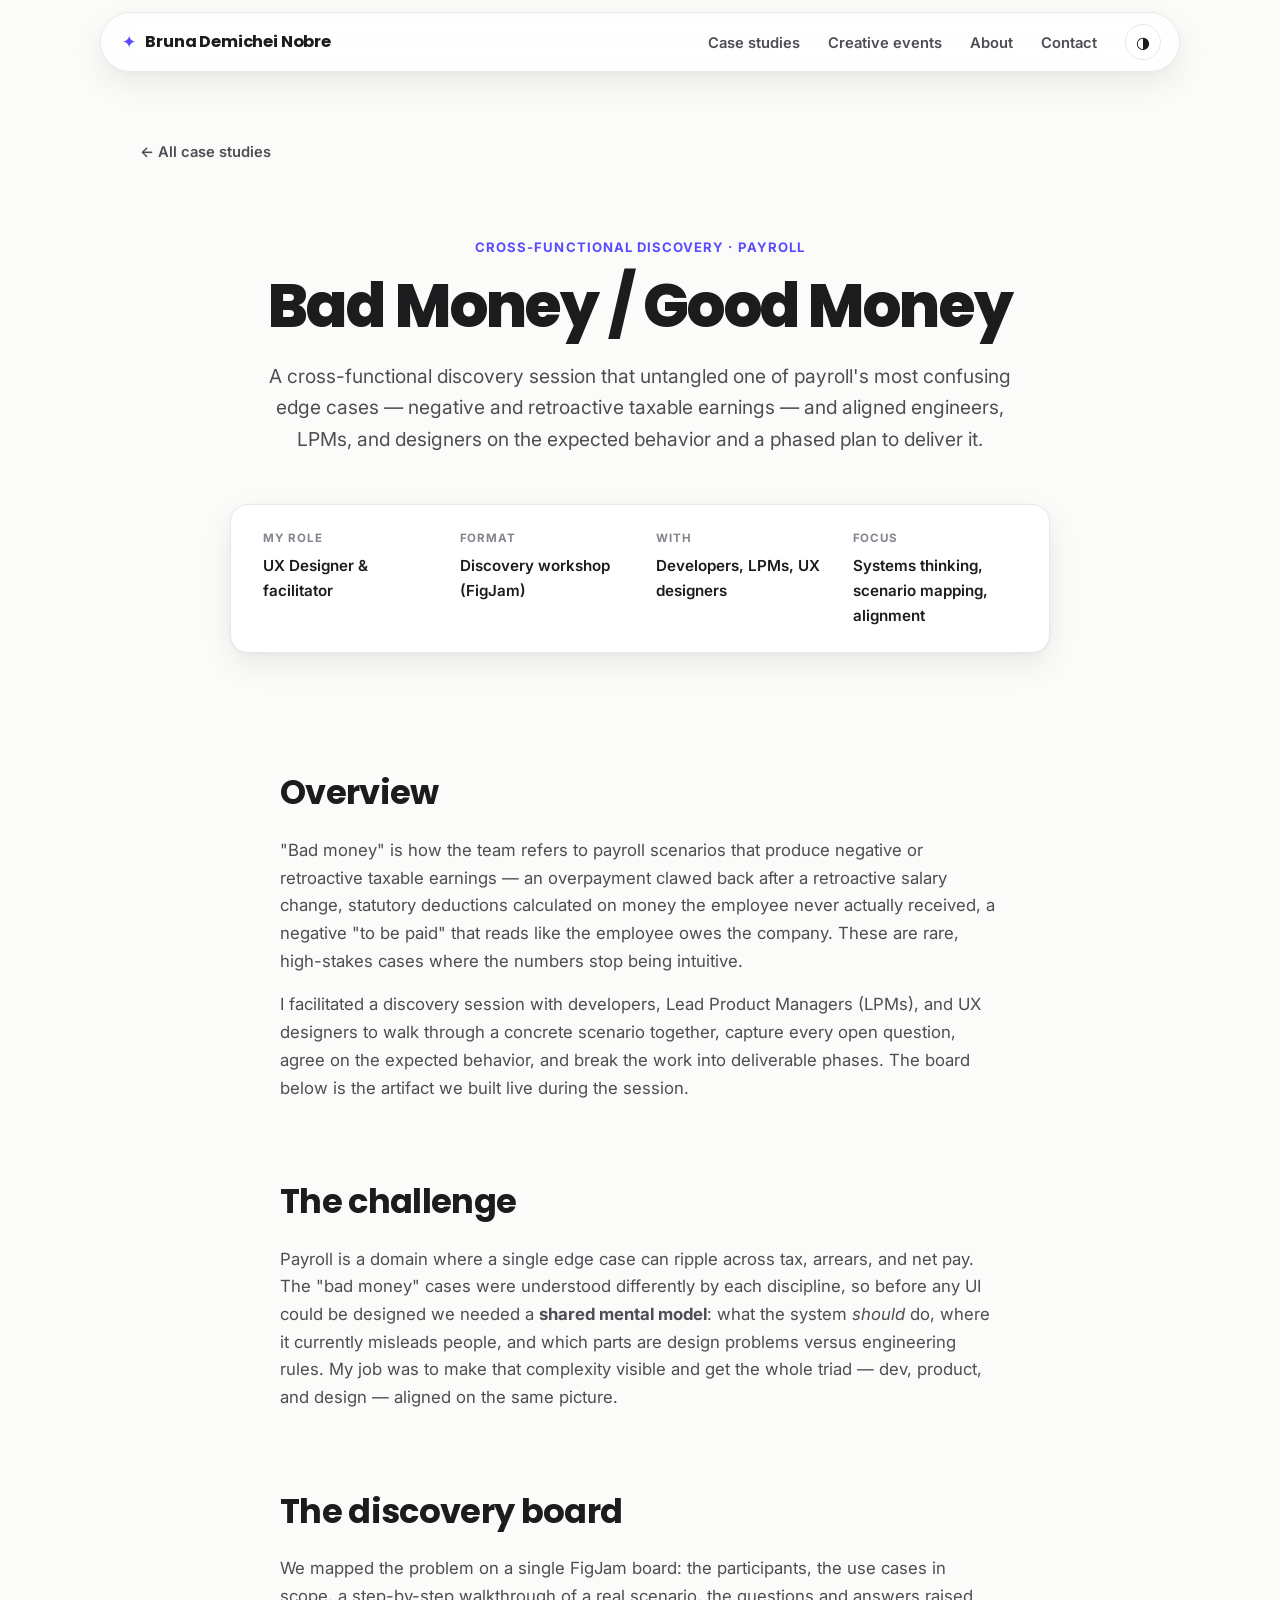
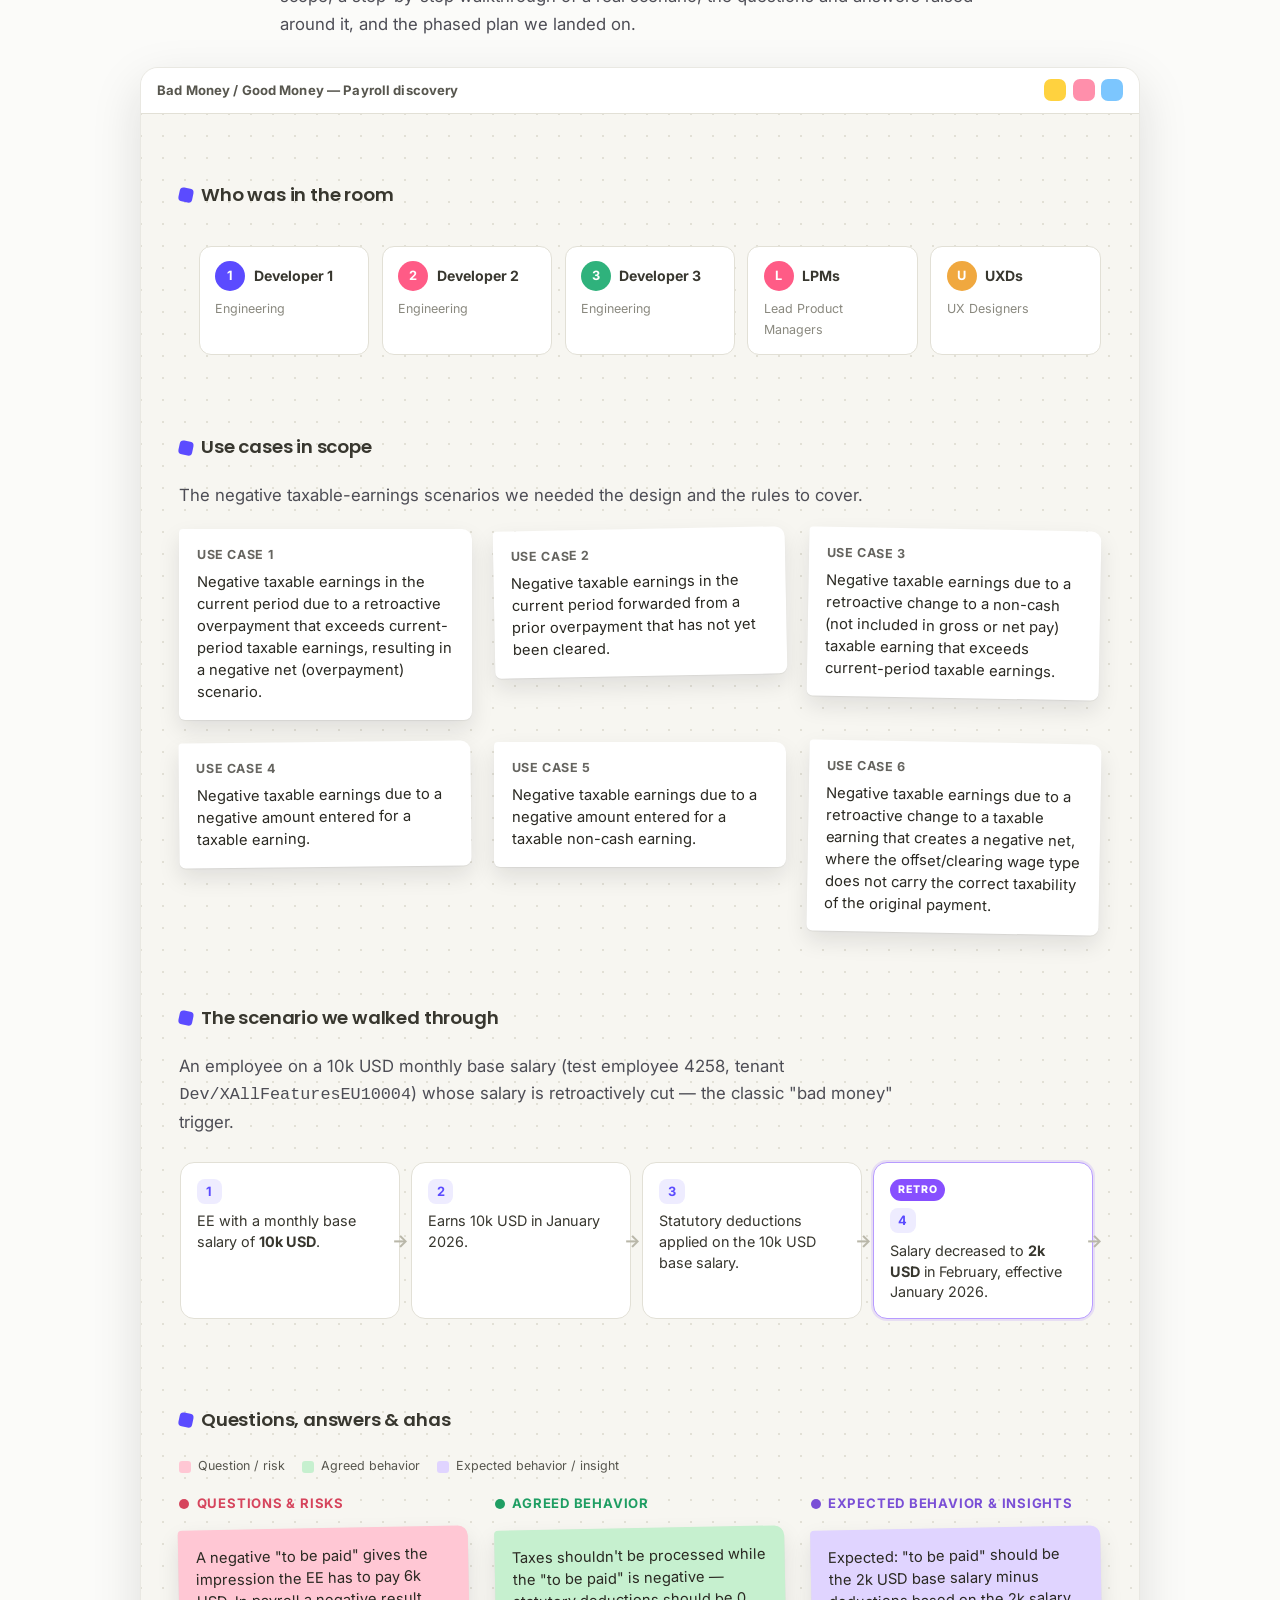
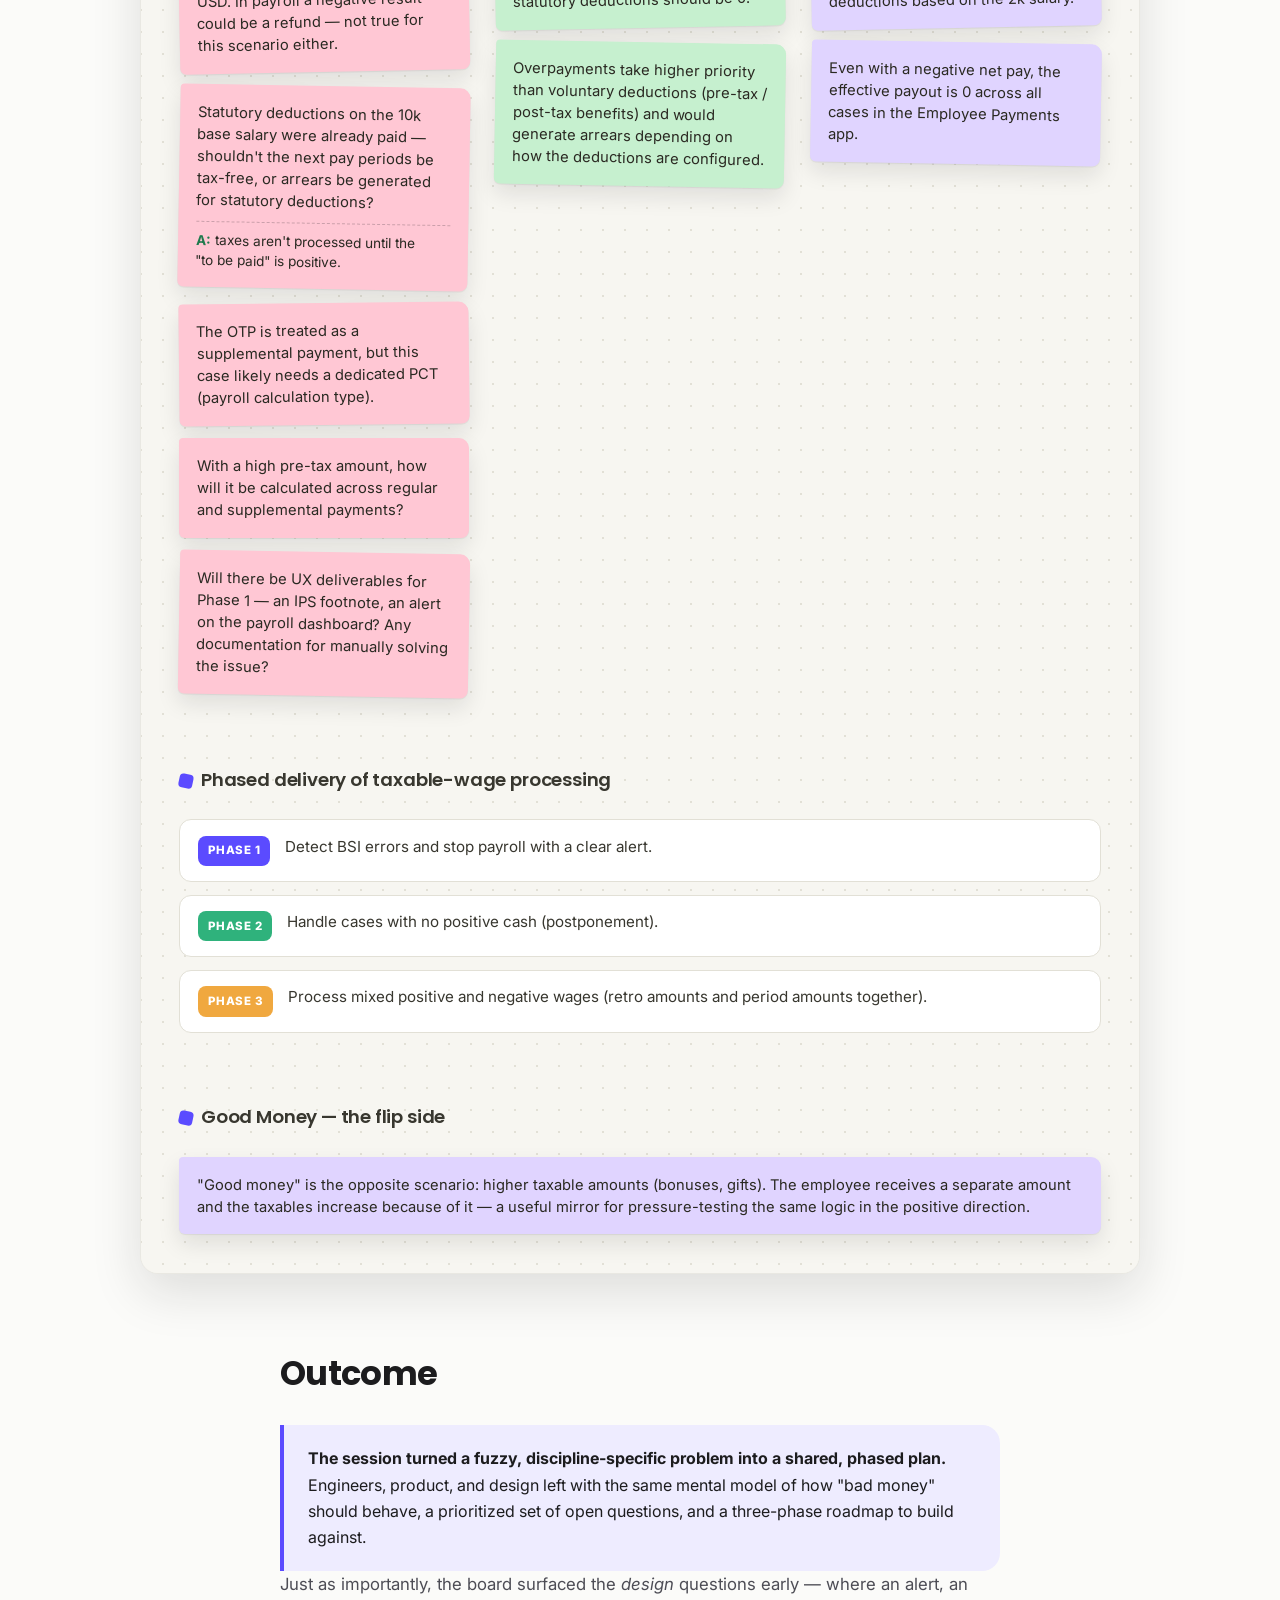
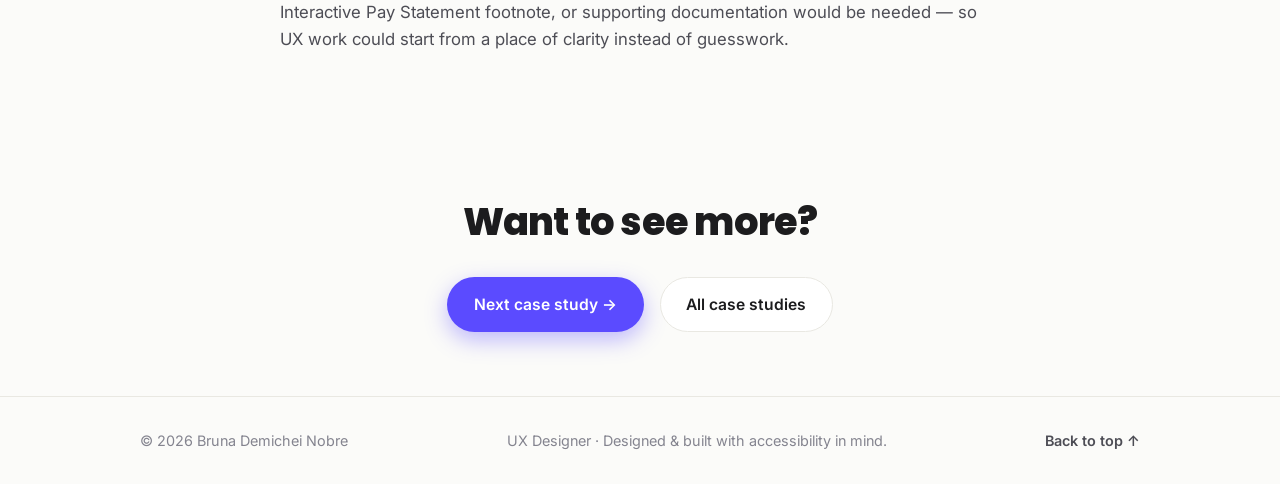
==== commit 5fb8b012: "Anonymize participant names in discovery session case" ====
--- a/case-bad-money.html
+++ b/case-bad-money.html
@@ -119,9 +119,9 @@
             <div class="board__group">
               <h3 class="board__head">Who was in the room</h3>
               <ul class="board__people">
-                <li class="person"><div class="person__top"><span class="person__avatar">D</span><span class="person__name">Daniel</span></div><span class="person__role">Developer</span></li>
-                <li class="person"><div class="person__top"><span class="person__avatar">T</span><span class="person__name">Thiago Creche</span></div><span class="person__role">Developer</span></li>
-                <li class="person"><div class="person__top"><span class="person__avatar">M</span><span class="person__name">Mateus Manica</span></div><span class="person__role">Developer</span></li>
+                <li class="person"><div class="person__top"><span class="person__avatar">1</span><span class="person__name">Developer 1</span></div><span class="person__role">Engineering</span></li>
+                <li class="person"><div class="person__top"><span class="person__avatar">2</span><span class="person__name">Developer 2</span></div><span class="person__role">Engineering</span></li>
+                <li class="person"><div class="person__top"><span class="person__avatar">3</span><span class="person__name">Developer 3</span></div><span class="person__role">Engineering</span></li>
                 <li class="person"><div class="person__top"><span class="person__avatar">L</span><span class="person__name">LPMs</span></div><span class="person__role">Lead Product Managers</span></li>
                 <li class="person"><div class="person__top"><span class="person__avatar">U</span><span class="person__name">UXDs</span></div><span class="person__role">UX Designers</span></li>
               </ul>
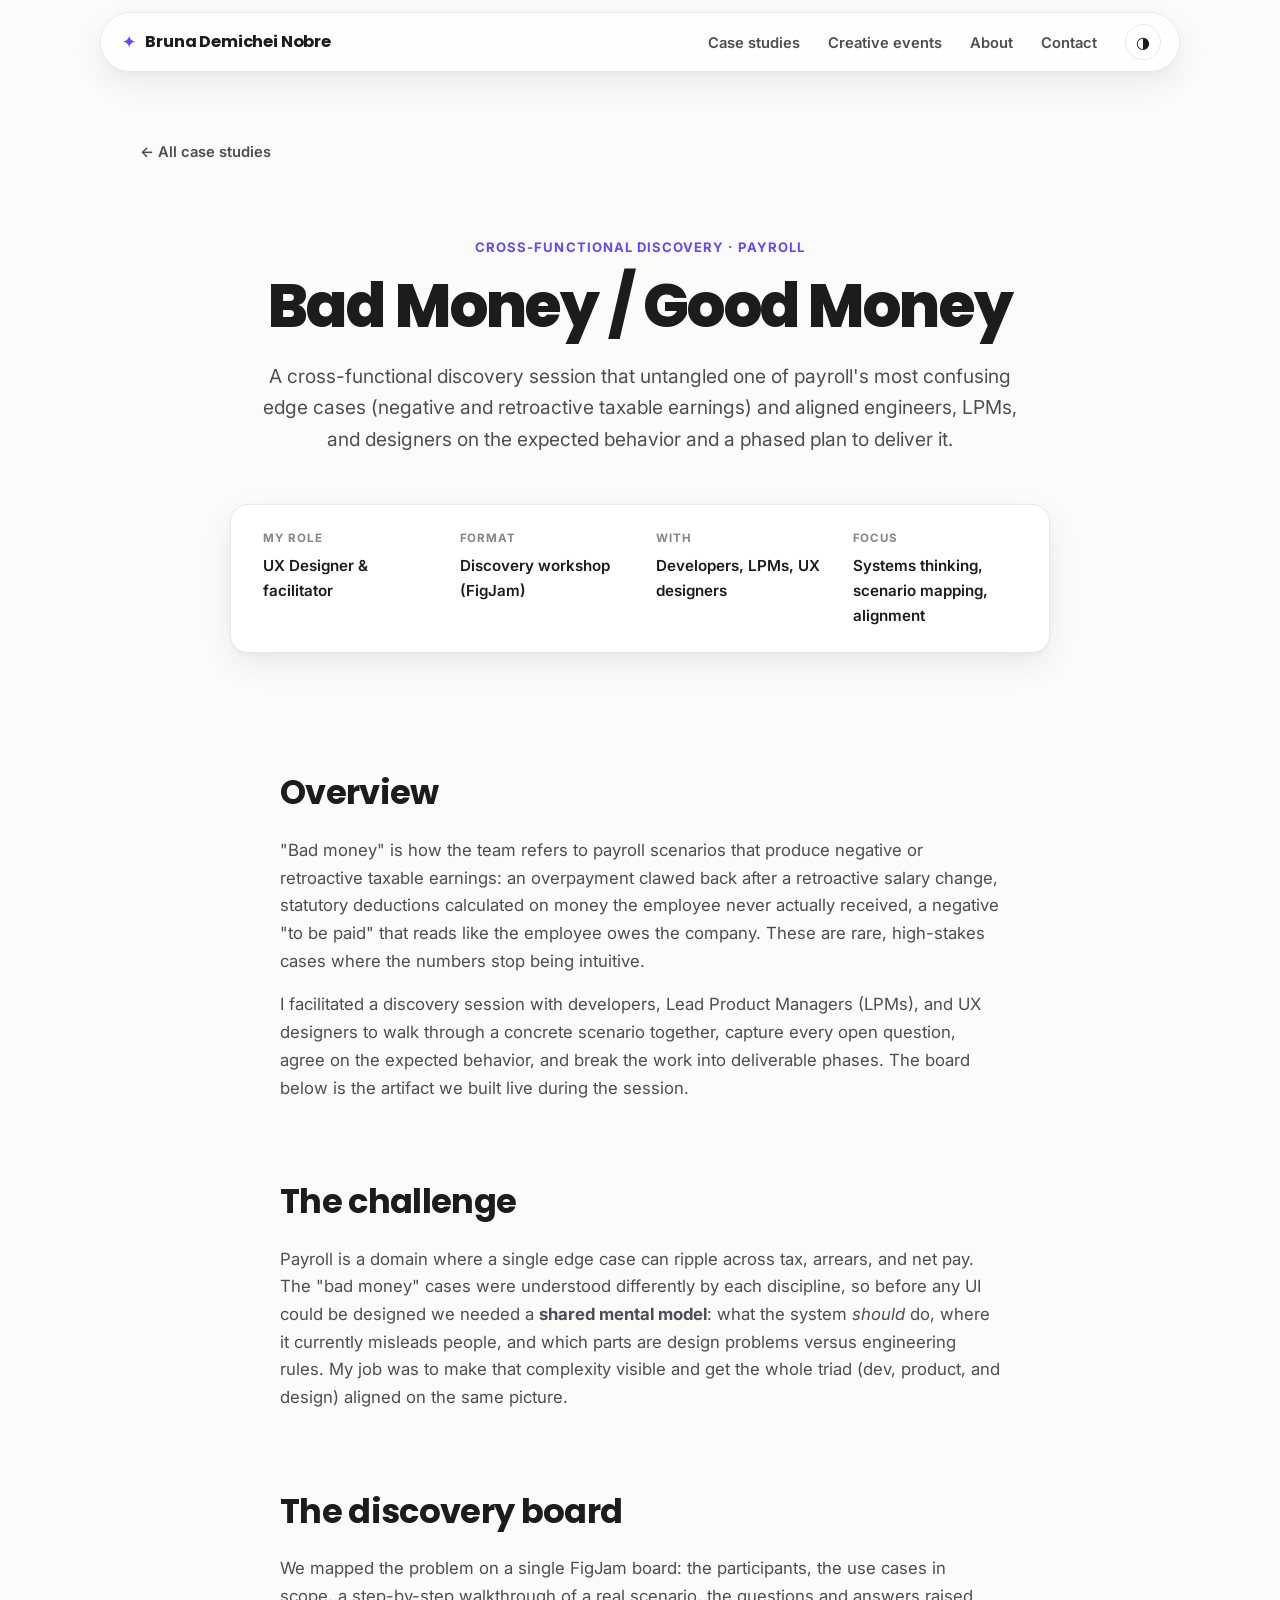
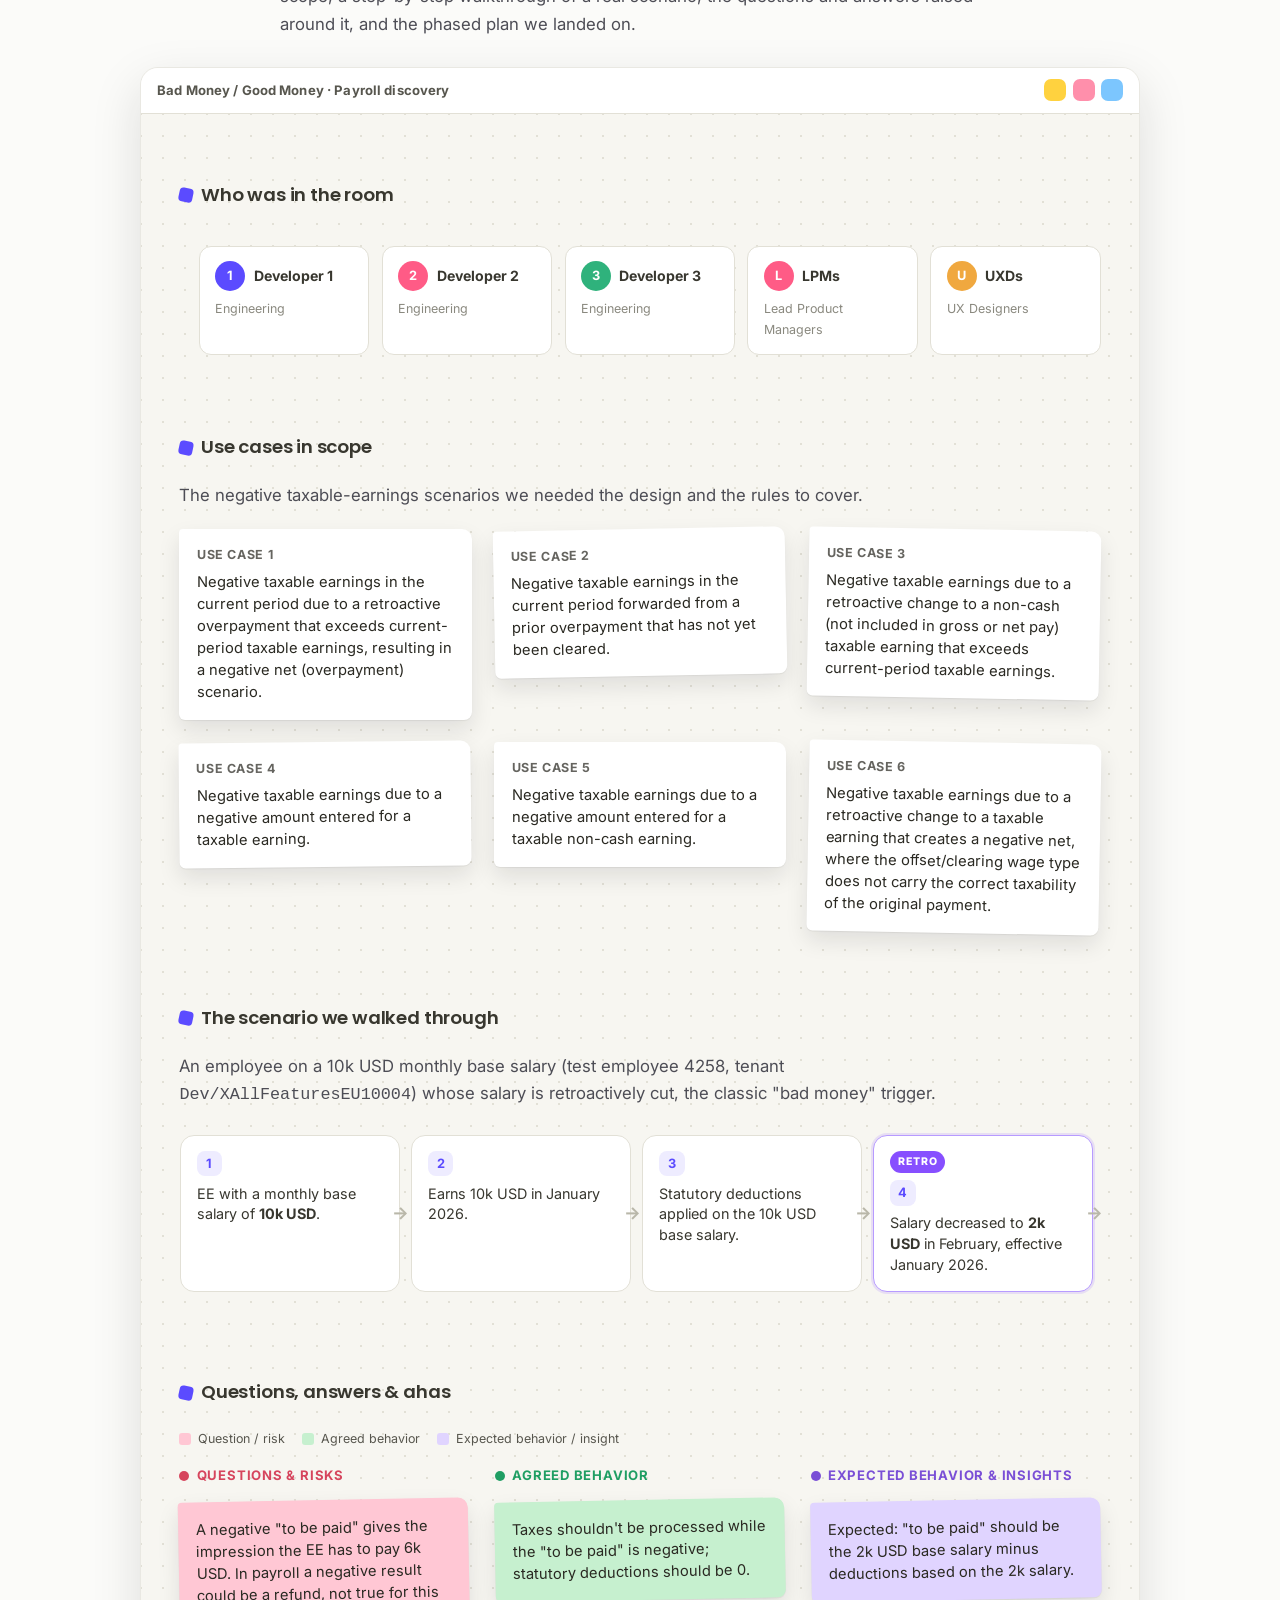
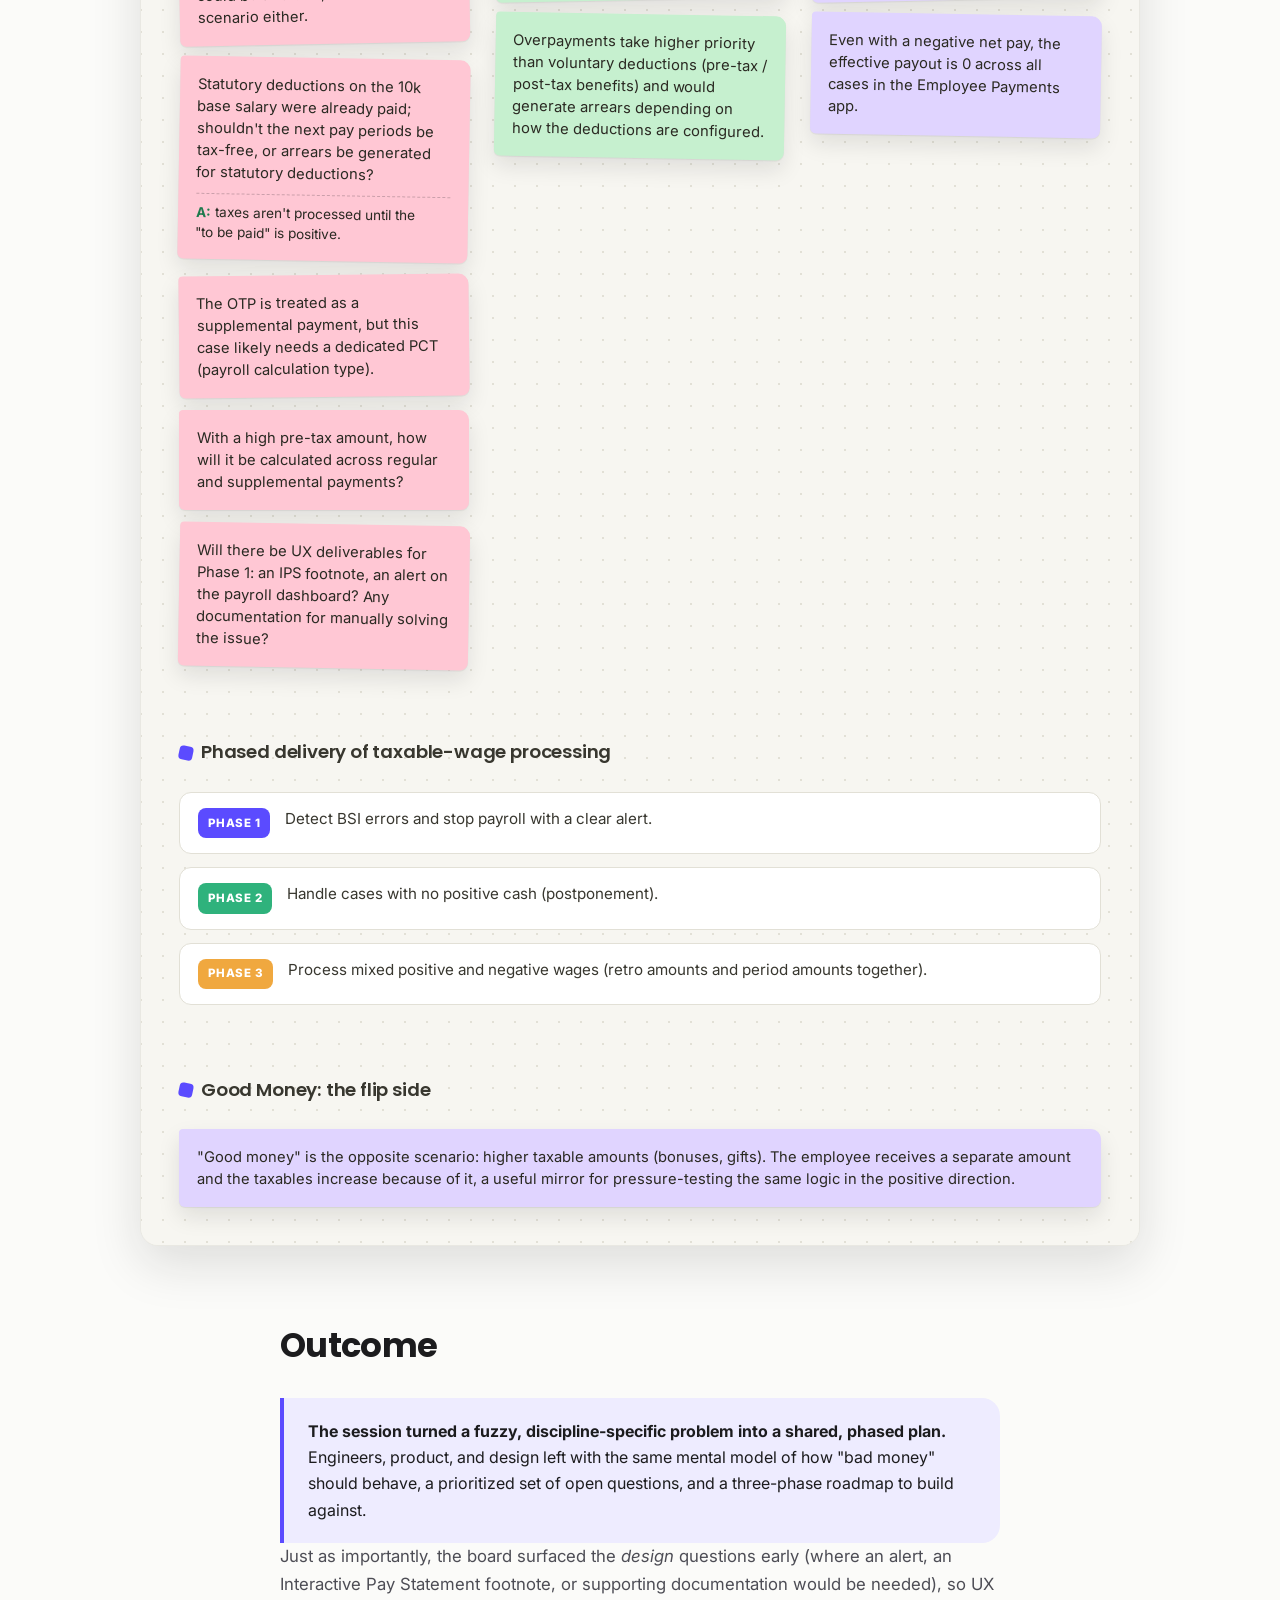
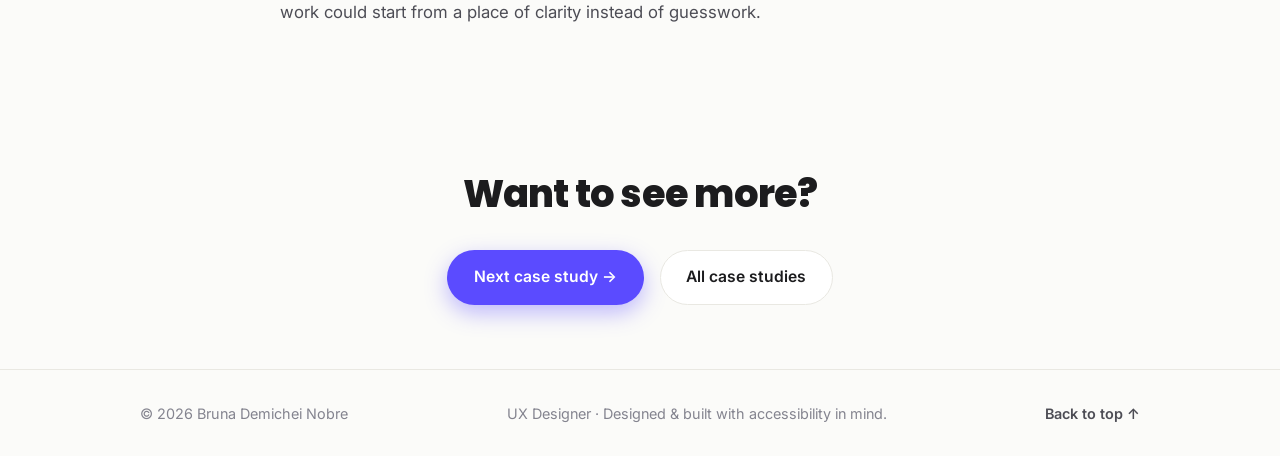
==== commit bf6e6d7e: "Replace em dashes with cleaner punctuation across case texts Co-Authored-By: Devin AI <158243242+dev" ====
--- a/case-bad-money.html
+++ b/case-bad-money.html
@@ -5,7 +5,7 @@
   <meta name="viewport" content="width=device-width, initial-scale=1.0" />
   <meta name="description" content="Case study: a cross-functional discovery session mapping negative and retroactive taxable-earnings scenarios in US payroll, aligning devs, LPMs, and UX designers on expected behavior and a phased delivery." />
   <meta name="author" content="Bruna Demichei Nobre" />
-  <title>Bad Money / Good Money — Payroll discovery · Bruna Demichei Nobre</title>
+  <title>Bad Money / Good Money · Payroll discovery · Bruna Demichei Nobre</title>
 
   <link rel="preconnect" href="https://fonts.googleapis.com" />
   <link rel="preconnect" href="https://fonts.gstatic.com" crossorigin />
@@ -51,8 +51,8 @@
         <span class="case-hero__cat">Cross-functional discovery · Payroll</span>
         <h1 class="case-hero__title">Bad Money / Good Money</h1>
         <p class="case-hero__lede">
-          A cross-functional discovery session that untangled one of payroll's most confusing edge cases —
-          negative and retroactive taxable earnings — and aligned engineers, LPMs, and designers on the
+          A cross-functional discovery session that untangled one of payroll's most confusing edge cases
+          (negative and retroactive taxable earnings) and aligned engineers, LPMs, and designers on the
           expected behavior and a phased plan to deliver it.
         </p>
         <dl class="case-meta">
@@ -68,7 +68,7 @@
           <h2>Overview</h2>
           <p>
             "Bad money" is how the team refers to payroll scenarios that produce negative or retroactive
-            taxable earnings — an overpayment clawed back after a retroactive salary change, statutory
+            taxable earnings: an overpayment clawed back after a retroactive salary change, statutory
             deductions calculated on money the employee never actually received, a negative "to&nbsp;be&nbsp;paid"
             that reads like the employee owes the company. These are rare, high-stakes cases where the numbers
             stop being intuitive.
@@ -90,7 +90,7 @@
             "bad money" cases were understood differently by each discipline, so before any UI could be
             designed we needed a <strong>shared mental model</strong>: what the system <em>should</em> do,
             where it currently misleads people, and which parts are design problems versus engineering rules.
-            My job was to make that complexity visible and get the whole triad — dev, product, and design —
+            My job was to make that complexity visible and get the whole triad (dev, product, and design)
             aligned on the same picture.
           </p>
         </div>
@@ -108,7 +108,7 @@
 
         <div class="board reveal" role="img" aria-label="FigJam discovery board for the Bad Money / Good Money payroll session, including participants, use cases in scope, a scenario walkthrough, questions, agreed behavior, expected behavior insights, a delivery roadmap, and the good money insight.">
           <div class="board__bar">
-            <span class="board__bar-title">Bad Money / Good Money — Payroll discovery</span>
+            <span class="board__bar-title">Bad Money / Good Money · Payroll discovery</span>
             <span class="board__bar-tools" aria-hidden="true">
               <span class="board__tool"></span><span class="board__tool"></span><span class="board__tool"></span>
             </span>
@@ -144,7 +144,7 @@
             <!-- Scenario walkthrough -->
             <div class="board__group">
               <h3 class="board__head">The scenario we walked through</h3>
-              <p class="board__intro">An employee on a 10k USD monthly base salary (test employee 4258, tenant <code>Dev/XAllFeaturesEU10004</code>) whose salary is retroactively cut — the classic "bad money" trigger.</p>
+              <p class="board__intro">An employee on a 10k USD monthly base salary (test employee 4258, tenant <code>Dev/XAllFeaturesEU10004</code>) whose salary is retroactively cut, the classic "bad money" trigger.</p>
               <div class="flow">
                 <div class="flow__step"><span class="flow__n">1</span><p>EE with a monthly base salary of <strong>10k USD</strong>.</p></div>
                 <div class="flow__step"><span class="flow__n">2</span><p>Earns 10k USD in January 2026.</p></div>
@@ -168,16 +168,16 @@
               <div class="board__cols">
                 <div class="board__col board__col--pain">
                   <span class="board__col-title">Questions &amp; risks</span>
-                  <div class="note note--pink">A negative "to be paid" gives the impression the EE has to pay 6k USD. In payroll a negative result could be a refund — not true for this scenario either.</div>
-                  <div class="note note--pink">Statutory deductions on the 10k base salary were already paid — shouldn't the next pay periods be tax-free, or arrears be generated for statutory deductions?<span class="note__a"><b>A:</b> taxes aren't processed until the "to&nbsp;be&nbsp;paid" is positive.</span></div>
+                  <div class="note note--pink">A negative "to be paid" gives the impression the EE has to pay 6k USD. In payroll a negative result could be a refund, not true for this scenario either.</div>
+                  <div class="note note--pink">Statutory deductions on the 10k base salary were already paid; shouldn't the next pay periods be tax-free, or arrears be generated for statutory deductions?<span class="note__a"><b>A:</b> taxes aren't processed until the "to&nbsp;be&nbsp;paid" is positive.</span></div>
                   <div class="note note--pink">The OTP is treated as a supplemental payment, but this case likely needs a dedicated PCT (payroll calculation type).</div>
                   <div class="note note--pink">With a high pre-tax amount, how will it be calculated across regular and supplemental payments?</div>
-                  <div class="note note--pink">Will there be UX deliverables for Phase&nbsp;1 — an IPS footnote, an alert on the payroll dashboard? Any documentation for manually solving the issue?</div>
+                  <div class="note note--pink">Will there be UX deliverables for Phase&nbsp;1: an IPS footnote, an alert on the payroll dashboard? Any documentation for manually solving the issue?</div>
                 </div>
 
                 <div class="board__col board__col--ok">
                   <span class="board__col-title">Agreed behavior</span>
-                  <div class="note note--green">Taxes shouldn't be processed while the "to be paid" is negative — statutory deductions should be 0.</div>
+                  <div class="note note--green">Taxes shouldn't be processed while the "to be paid" is negative; statutory deductions should be 0.</div>
                   <div class="note note--green">Overpayments take higher priority than voluntary deductions (pre-tax / post-tax benefits) and would generate arrears depending on how the deductions are configured.</div>
                 </div>
 
@@ -201,9 +201,9 @@
 
             <!-- Good money -->
             <div class="board__group">
-              <h3 class="board__head">Good Money — the flip side</h3>
+              <h3 class="board__head">Good Money: the flip side</h3>
               <div class="board__row">
-                <div class="note note--purple">"Good money" is the opposite scenario: higher taxable amounts (bonuses, gifts). The employee receives a separate amount and the taxables increase because of it — a useful mirror for pressure-testing the same logic in the positive direction.</div>
+                <div class="note note--purple">"Good money" is the opposite scenario: higher taxable amounts (bonuses, gifts). The employee receives a separate amount and the taxables increase because of it, a useful mirror for pressure-testing the same logic in the positive direction.</div>
               </div>
             </div>
           </div>
@@ -221,8 +221,8 @@
             </p>
           </div>
           <p>
-            Just as importantly, the board surfaced the <em>design</em> questions early — where an alert,
-            an Interactive Pay Statement footnote, or supporting documentation would be needed — so UX work
+            Just as importantly, the board surfaced the <em>design</em> questions early (where an alert,
+            an Interactive Pay Statement footnote, or supporting documentation would be needed), so UX work
             could start from a place of clarity instead of guesswork.
           </p>
         </div>
--- a/styles.css
+++ b/styles.css
@@ -952,3 +952,139 @@
   .proj--feature { grid-template-columns: 1fr; }
   .board__canvas { padding: 1rem; }
 }
+
+/* ===== research report board: timeline, verbatim, delight col, Q&A matrix ===== */
+.board__verbatim {
+  margin: -0.3rem 0 0.2rem;
+  font-size: 0.82rem;
+  font-style: italic;
+  color: var(--muted, #6b7280);
+}
+
+.board__timeline {
+  list-style: none;
+  margin: 0; padding: 0;
+  display: grid;
+  grid-template-columns: repeat(auto-fit, minmax(150px, 1fr));
+  gap: 0.8rem;
+}
+.board__timeline li {
+  background: #ffffff;
+  border: 1px solid var(--board-line);
+  border-radius: 12px;
+  padding: 0.8rem 0.95rem;
+  display: flex;
+  flex-direction: column;
+  gap: 0.15rem;
+}
+.board__timeline b { color: #38372f; font-size: 0.95rem; }
+.board__timeline span { color: #7a796f; font-size: 0.82rem; }
+.board__timeline em {
+  font-style: normal;
+  font-weight: 700;
+  font-size: 0.7rem;
+  letter-spacing: 0.06em;
+  text-transform: uppercase;
+  color: var(--accent);
+}
+
+.person__meta { color: #8a897f; font-size: 0.76rem; }
+.board__col--delight .board__col-title { color: #1f9e63; }
+
+/* user answers matrix */
+.qa { display: flex; flex-direction: column; gap: 1.4rem; }
+.qa__item {
+  background: rgba(255,255,255,0.62);
+  border: 1px solid var(--board-line);
+  border-radius: 14px;
+  padding: clamp(1rem, 2.4vw, 1.4rem);
+  display: flex;
+  flex-direction: column;
+  gap: 1rem;
+}
+.qa__q {
+  display: flex;
+  align-items: flex-start;
+  gap: 0.7rem;
+  flex-wrap: wrap;
+}
+.qa__q p { margin: 0; flex: 1 1 240px; color: #38372f; font-weight: 600; font-size: 0.95rem; line-height: 1.45; }
+.qa__num {
+  flex: none;
+  display: inline-grid; place-items: center;
+  min-width: 2rem; height: 2rem;
+  padding: 0 0.45rem;
+  border-radius: 8px;
+  background: var(--accent);
+  color: #fff;
+  font-weight: 700;
+  font-size: 0.82rem;
+}
+.qa__avg {
+  flex: none;
+  align-self: flex-start;
+  background: #fff;
+  border: 1px solid var(--board-line);
+  border-radius: 999px;
+  padding: 0.3rem 0.75rem;
+  font-weight: 700;
+  font-size: 0.85rem;
+  color: #1f9e63;
+}
+.qa__avg small { color: #8a897f; font-weight: 600; }
+.qa__answers {
+  display: grid;
+  grid-template-columns: repeat(auto-fill, minmax(190px, 1fr));
+  gap: 0.7rem;
+}
+.qa__a {
+  background: #fffdf6;
+  border: 1px solid var(--board-line);
+  border-top: 3px solid var(--accent);
+  border-radius: 8px;
+  padding: 0.7rem 0.8rem 0.8rem;
+  font-size: 0.85rem;
+  line-height: 1.45;
+  color: var(--note-ink);
+}
+.qa__a:nth-child(7n+2) { border-top-color: var(--accent-2); }
+.qa__a:nth-child(7n+3) { border-top-color: #2fb27c; }
+.qa__a:nth-child(7n+4) { border-top-color: #f0a83f; }
+.qa__a:nth-child(7n+5) { border-top-color: #2f7fd6; }
+.qa__a:nth-child(7n+6) { border-top-color: #d6455d; }
+.qa__a:nth-child(7n) { border-top-color: #9b6cff; }
+.qa__user {
+  display: inline-block;
+  font-weight: 700;
+  font-size: 0.7rem;
+  letter-spacing: 0.05em;
+  color: #8a897f;
+  margin-bottom: 0.35rem;
+}
+.qa__a--rating {
+  display: flex;
+  align-items: center;
+  justify-content: space-between;
+  gap: 0.5rem;
+}
+.qa__a--rating .qa__user { margin-bottom: 0; }
+.qa__rate { font-weight: 800; font-size: 1rem; color: #38372f; }
+.qa__a--empty { opacity: 0.7; }
+.qa__na { font-style: italic; color: #9a998f; font-size: 0.82rem; }
+.qa__note {
+  background: #fff6cf;
+  border-left: 4px solid #f0c948;
+  border-radius: 6px;
+  padding: 0.7rem 0.85rem;
+  font-size: 0.85rem;
+  line-height: 1.5;
+  color: #5a4f25;
+}
+.qa__note strong {
+  display: block;
+  font-size: 0.7rem;
+  text-transform: uppercase;
+  letter-spacing: 0.06em;
+  color: #b08900;
+  margin-bottom: 0.2rem;
+}
